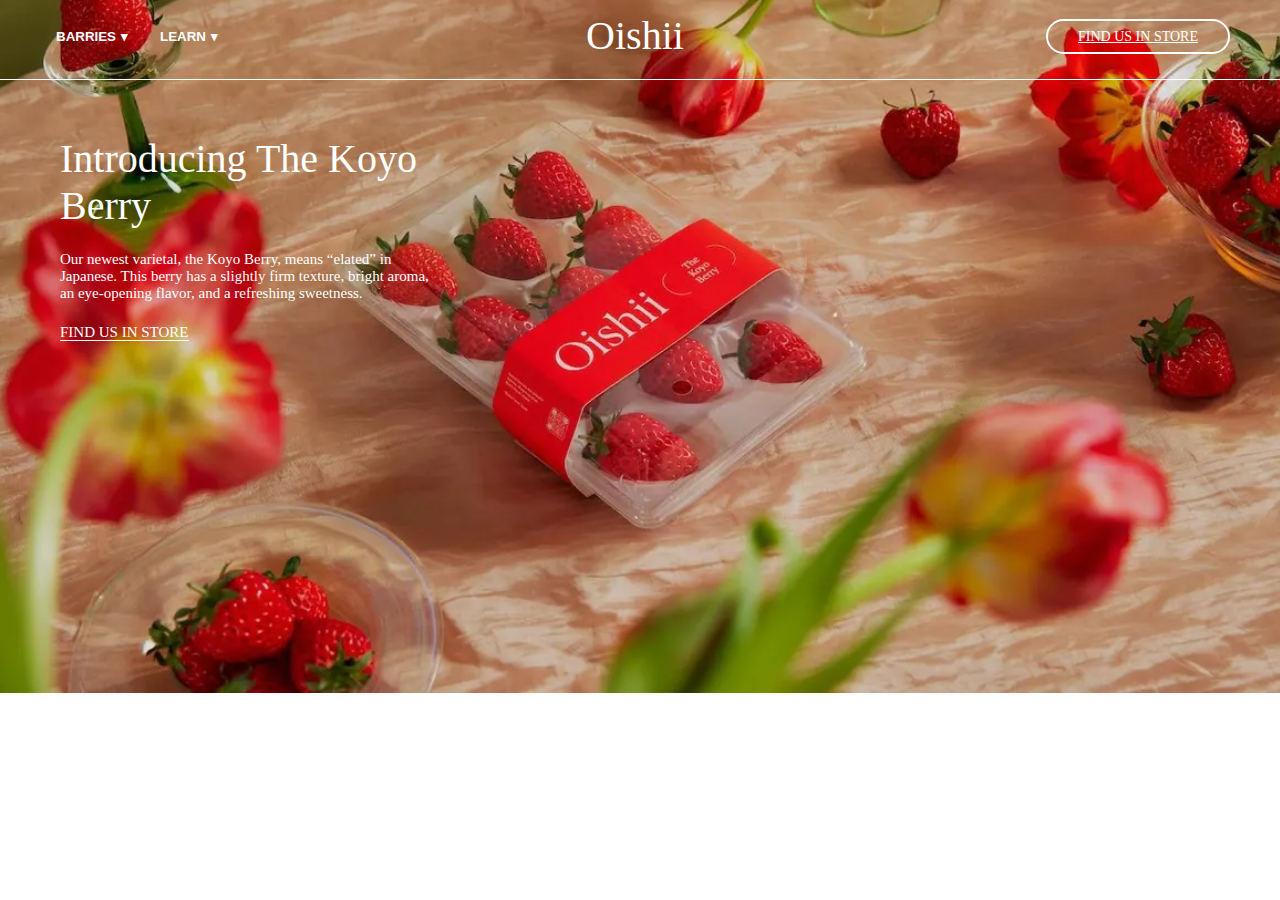
==== templates/index.html @ 473fd54a "ready-made header and the beginning of the main page" ====
<!DOCTYPE html>
<html>
<head>
    <meta charset="UTF-8">
    <title>My Website</title>
    <link rel="stylesheet" type="text/css" href="css/style.css">
</head>
<body>
<div class="header">
<header>
    <div class="nav">
        <div class="dropdown">
            <button>BARRIES</button>
            <div class="dropdown-content">
                <ul>
                    <li><a href="#">The Omakase Berry</a></li>
                    <li><a href="#">The Koyo Berry</a></li>
                </ul>
            </div>
        </div>
        <div class="dropdown">
            <button>LEARN</button>
            <div class="dropdown-content">
                <ul>
                    <li><a href="#">Our Farms</a></li>
                    <li><a href="#">Our Story</a></li>
                    <li><a href="#">Recipes</a></li>
                    <li><a href="#">Press</a></li>
                    <li><a href="#">Partnerships</a></li>
                </ul>
            </div>
        </div>
    </div>
    <div class="logo"><a href="https://oishii.com/">Oishii</a></div>
    <div class="nav">
        <div class="dropdown">
            <a href="https://oishii.com/pages/store-locator" class="find-us-button">FIND US IN STORE</a>
        </div>
    </div>
</header>
<div class="introduction">
    Introducing The Koyo<br>Berry
</div>
<div class="description">
    Our newest varietal, the Koyo Berry, means “elated” in<br>Japanese. This berry has a slightly firm texture, bright aroma,<br> an eye-opening flavor, and a refreshing sweetness.
</div>
    <div class="description">
        <a href="https://yourstoreaddress.com" class="find-us">FIND US IN STORE</a>
    </div>
</div>
</body>
</html>
---- templates/css/style.css ----
/* style.css */

header {
    background-color: transparent;
    padding: 12px 20px 20px; /* Змінено значення padding-top на 10px */
    display: flex;
    align-items: center;
    justify-content: space-between;
    border-bottom: 1px solid white;}


.logo {
    font-family: "Founders Grotesk";
    font-size: 40px;
    text-align: center;
    margin-left: 30px;
    color: white;
}

.logo a {
    color: white;
    text-decoration: none;
}

.nav {
    display: flex;
    gap: 10px;
    align-items: center;
}

.nav::before {
    content: "";
    flex-grow: 1;
    border-top: 1px solid white;
    margin-left: 20px;
}

.dropdown {
    position: relative;
}

.dropdown button::after {
    content: '\25BE';
    display: inline-block;
    margin-left: 5px;
    transition: transform 0.3s ease;
}

.dropdown:hover button::after {
    transform: rotate(-180deg);
}

.dropdown button {
    background-color: transparent;
    border: none;
    color: white;
    font-weight: bold;
    transition: background-color 0.3s ease, color 0.3s ease;
    text-align: center; /* Додано стиль для вирівнювання по центру */
}

.dropdown-content {
    display: none;
    position: absolute;
    left: 0;
    background-color: white;
    min-width: 140px;
    box-shadow: 0px 8px 16px 0px rgba(0, 0, 0, 0.2);
    z-index: 1;
    opacity: 0;
    transition: opacity 0.3s ease;
    font-size: 18px;
    margin-top: 5px;
}


.dropdown:hover .dropdown-content {
    display: block;
    opacity: 1;
    transform: translateY(0);
}

.dropdown-content ul {
    list-style-type: none;
    padding: 0;
    margin: 0;
}

.dropdown-content li {
    padding: 10px;
}

.dropdown-content a {
    color: black;
    text-decoration: none;
}


.find-us-button {
    padding: 8px 30px 8px 30px; /* Збільшено відступ справа */
    border-radius: 20px;
    background-color: transparent;
    border: 2px solid white;
    color: white;
    font-size: 14px;
    transition: background-color 0.3s ease, color 0.3s ease;
    margin-right: 30px;
}



.find-us-button:hover {
    background-color: white;
    color: #000;
}


.dropdown button:hover {
    background-color: rgba(255, 255, 255, 0.5);
    color: #000;
}

.dropdown + .dropdown {
    margin-left: 10px;
}

body {
    margin: 0;
    padding: 0;
}

.header {
    height: 77vh;
    font-family: "Founders Grotesk";
    background-image: url('../rsb.png');
    background-repeat: no-repeat;
    background-size: cover;
}


.introduction {
    padding: 55px 60px 20px;
    font-family: "Tiempos Headline";
    font-size: 40px;
    color: white;
    word-break: break-word;
}

.description {
    width: 400px;
    padding: 2px 60px 20px;
    color: white;
    font-family: "Founders Grotesk";
    font-size: 15px;
}

.find-us {
    color: white;
    text-decoration: none;
    border-bottom: 1px solid white;

}
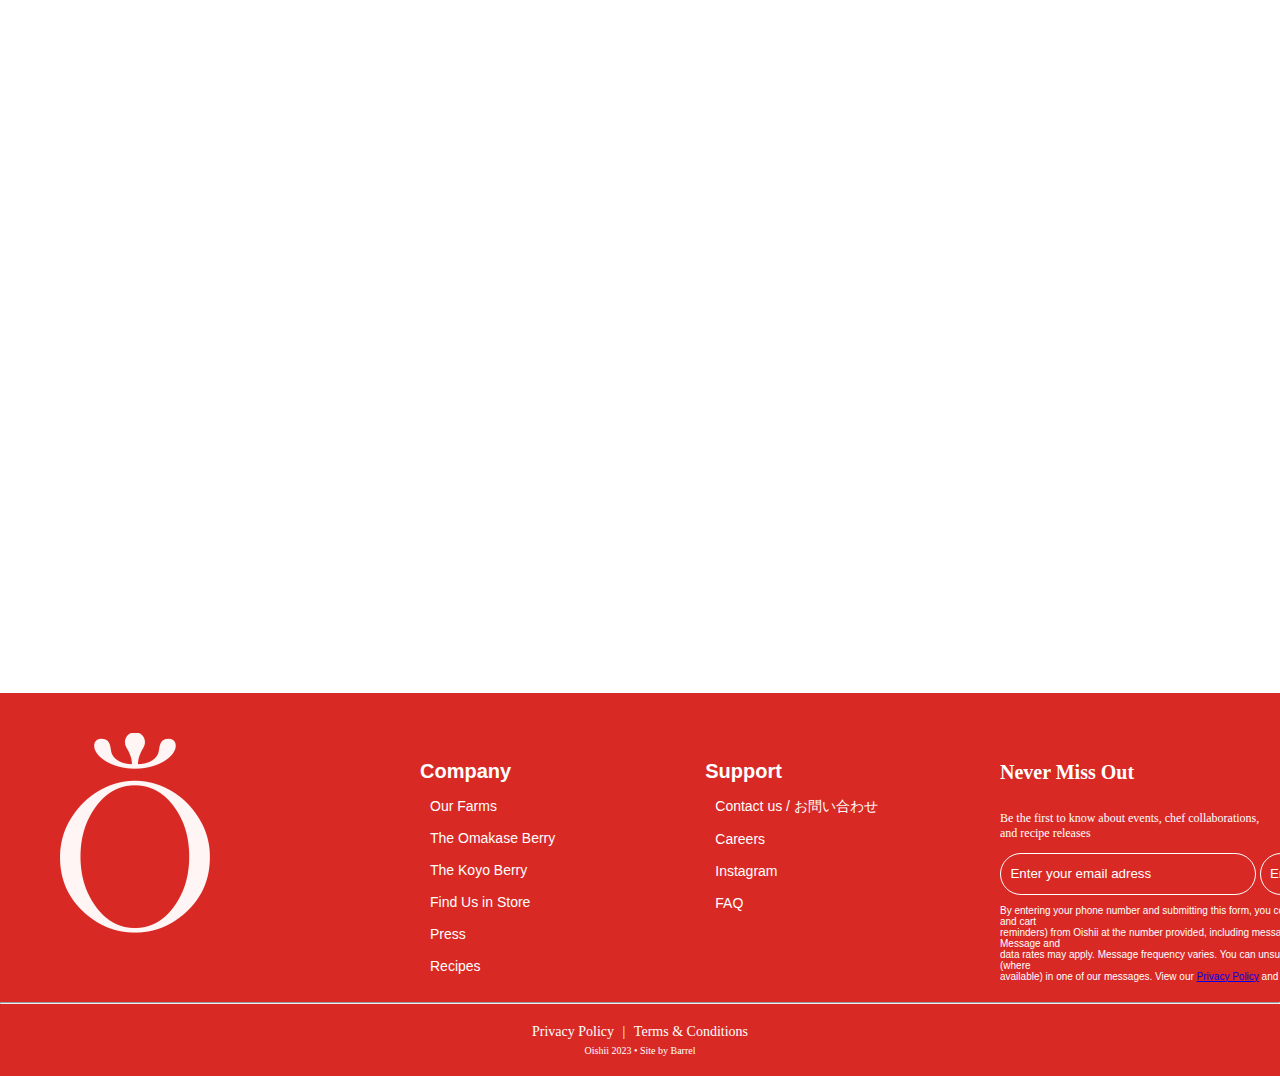
==== commit 80539c05: "create footer" ====
--- a/templates/index.html
+++ b/templates/index.html
@@ -2,7 +2,7 @@
 <html>
 <head>
     <meta charset="UTF-8">
-    <title>My Website</title>
+    <title>Oishii</title>
     <link rel="stylesheet" type="text/css" href="css/style.css">
 </head>
 <body>
@@ -48,5 +48,55 @@
         <a href="https://yourstoreaddress.com" class="find-us">FIND US IN STORE</a>
     </div>
 </div>
+<footer>
+    <div class="footer-container">
+        <div class="footer-image">
+            <img src="images/Screen_Shot_2022-03-14_at_3.47_2_1600x.png" alt="Footer Image">
+        </div>
+        <div class="footer-column">
+            <h4>Company</h4>
+            <ul>
+                <li><a href="#">Our Farms</a></li>
+                <li><a href="#">The Omakase Berry</a></li>
+                <li><a href="#">The Koyo Berry</a></li>
+                <li><a href="#">Find Us in Store</a></li>
+                <li><a href="#">Press</a></li>
+                <li><a href="#">Recipes</a></li>
+            </ul>
+        </div>
+        <div class="footer-column">
+            <h4>Support</h4>
+            <ul>
+                <li><a href="#">Contact us / お問い合わせ</a></li>
+                <li><a href="#">Careers</a></li>
+                <li><a href="#">Instagram</a></li>
+                <li><a href="#">FAQ</a></li>
+            </ul>
+        </div>
+    </div>
+    <div class="footer-column1">
+        <h4 class="footer-h41">Never Miss Out</h4>
+        <p class="footer-p1">Be the first to know about events, chef collaborations,<br> and recipe releases</p>
+        <input type="text" class="footer-input" placeholder="  Enter your email adress">
+        <input type="text" class="footer-input" placeholder="  Enter your phone number">
+        <a href="https://yourstoreaddress.com" class="sign-up">SIGN UP</a>
+        <p class="disclaimer">
+            By entering your phone number and submitting this form, you consent to receive marketing text messages (such as promotion codes and cart<br> reminders) from Oishii at the number provided, including messages sent by autodialer. Consent is not a condition of any purchase. Message and<br> data rates may apply. Message frequency varies. You can unsubscribe at any time by replying STOP or clicking the unsubscribe link (where<br> available) in one of our messages. View our <a href="#">Privacy Policy</a> and <a href="#">Terms of Service</a>.
+        </p>
+    </div>
+
+    <hr style="background-color: white; margin: 20px 0;">
+    <div class="footer-bottom">
+        <div class="footer-links">
+            <a href="#">Privacy Policy</a>
+            <span class="divider">|</span>
+            <a href="#">Terms & Conditions</a>
+        </div>
+        <div class="footer-info">
+            <p class="centered-text">Oishii 2023 • Site by Barrel</p>
+        </div>
+    </div>
+</footer>
+
 </body>
 </html>
--- a/templates/css/style.css
+++ b/templates/css/style.css
@@ -1,13 +1,16 @@
-/* style.css */
-
 header {
     background-color: transparent;
-    padding: 12px 20px 20px; /* Змінено значення padding-top на 10px */
+    padding: 10px 20px 20px;
     display: flex;
     align-items: center;
     justify-content: space-between;
-    border-bottom: 1px solid white;}
-
+    border-bottom: 1px solid white;
+    position: fixed;
+    top: 0;
+    left: 0;
+    width: 100%;
+    z-index: 9999;
+}
 
 .logo {
     font-family: "Founders Grotesk";
@@ -56,7 +59,7 @@
     color: white;
     font-weight: bold;
     transition: background-color 0.3s ease, color 0.3s ease;
-    text-align: center; /* Додано стиль для вирівнювання по центру */
+    text-align: center;
 }
 
 .dropdown-content {
@@ -73,7 +76,6 @@
     margin-top: 5px;
 }
 
-
 .dropdown:hover .dropdown-content {
     display: block;
     opacity: 1;
@@ -95,9 +97,8 @@
     text-decoration: none;
 }
 
-
 .find-us-button {
-    padding: 8px 30px 8px 30px; /* Збільшено відступ справа */
+    padding: 8px 30px;
     border-radius: 20px;
     background-color: transparent;
     border: 2px solid white;
@@ -107,14 +108,11 @@
     margin-right: 30px;
 }
 
-
-
 .find-us-button:hover {
     background-color: white;
     color: #000;
 }
 
-
 .dropdown button:hover {
     background-color: rgba(255, 255, 255, 0.5);
     color: #000;
@@ -132,14 +130,13 @@
 .header {
     height: 77vh;
     font-family: "Founders Grotesk";
-    background-image: url('../rsb.png');
+    background-image: url('../images/rsb.png');
     background-repeat: no-repeat;
     background-size: cover;
 }
 
-
 .introduction {
-    padding: 55px 60px 20px;
+    padding: 150px 60px 20px;
     font-family: "Tiempos Headline";
     font-size: 40px;
     color: white;
@@ -158,5 +155,180 @@
     color: white;
     text-decoration: none;
     border-bottom: 1px solid white;
-
-}
+}
+
+footer {
+    background-color: #d92924;
+    color: #fff;
+    padding: 70px 0 0;
+    font-size: 14px;
+}
+
+.footer-container {
+    display: flex;
+    max-width: 1200px;
+    margin-left: 100px;
+    align-items: flex-start;
+    margin-top: -30px;
+}
+
+
+.footer-image {
+    margin-right: 200px;
+    margin-left: -50px;
+    flex-shrink: 0;
+    padding: 0 10px 0;
+}
+
+.footer-image img {
+    max-width: 150px;
+    height: auto;
+}
+
+.footer-column {
+    margin-right: 150px;
+}
+
+.footer-column h4 {
+    font-size: 20px;
+    font-family: "Founders Grotesk", sans-serif;
+    margin-bottom: 15px;
+}
+
+.footer-column ul {
+    list-style: none;
+    margin: 0;
+    padding: 0;
+}
+
+.footer-column ul li {
+    margin-bottom: 15px;
+    padding-left: 10px;
+}
+
+
+.footer-column ul li a {
+    font-size: 14px;
+    font-family: "Founders Grotesk", sans-serif;
+    color: #fff;
+    text-decoration: none;
+    transition: color 0.3s ease;
+}
+
+.footer-column ul li a:hover {
+    color: #888;
+}
+
+
+h4 {
+    font-size: 20px;
+    font-weight: bold;
+}
+
+ul {
+    list-style: none;
+    margin: 0;
+    padding: 0;
+}
+
+ul li {
+    margin-bottom: 10px;
+}
+
+ul li a {
+    color: #fff;
+    text-decoration: none;
+    transition: color 0.3s ease;
+}
+
+ul li a:hover {
+    color: #888;
+}
+.footer-bottom {
+    background-color: #d92924;
+    text-align: center;
+    height: auto;
+    font-size: 14px;
+    color: #fff;
+}
+
+.footer-bottom .footer-info {
+    font-size: 10px;
+    display: flex;
+    justify-content: center;
+    align-items: center;
+}
+
+.footer-bottom .footer-info p {
+    margin: 0;
+}
+
+.footer-bottom .footer-info p span {
+    padding: 0 10px;
+}
+
+.footer-bottom .footer-info p span:last-child {
+    margin-left: auto;
+}
+
+
+
+.footer-bottom .footer-links {
+    text-align: center;
+    margin-bottom: 5px;
+}
+
+.footer-bottom .footer-links a {
+    color: #fff;
+    text-decoration: none;
+    margin: 0 5px;
+    transition: color 0.3s ease;
+}
+
+.footer-bottom .footer-links a:hover {
+    color: #888;
+}
+
+
+.footer-bottom .centered-text {
+    text-align: center;
+    flex-grow: 1;
+    padding-bottom: 20px;
+}
+
+.footer-column1 {
+    width: 600px;
+    margin-top: -255px;
+    margin-left: 1000px;
+}
+
+.footer-input {
+    border-radius: 100px;
+    height: 38px;
+    width: 250px;
+    background-color: transparent;
+    border: 1px solid white;
+}
+.footer-input::placeholder {
+    color: white;
+}
+
+.sign-up {
+    color: white;
+    text-decoration: none;
+    border-bottom: 2px solid rgba(255, 255, 255, 0.55);
+    margin-left: 20px;
+}
+.disclaimer {
+    font-size: 10px;
+    font-family: Arial, serif;
+}
+.footer-h41 {
+    font-family: Poppins;
+    font-size: 20px;
+}
+
+.footer-p1{
+    font-size: 12px;
+    font-family: Poppins;
+}
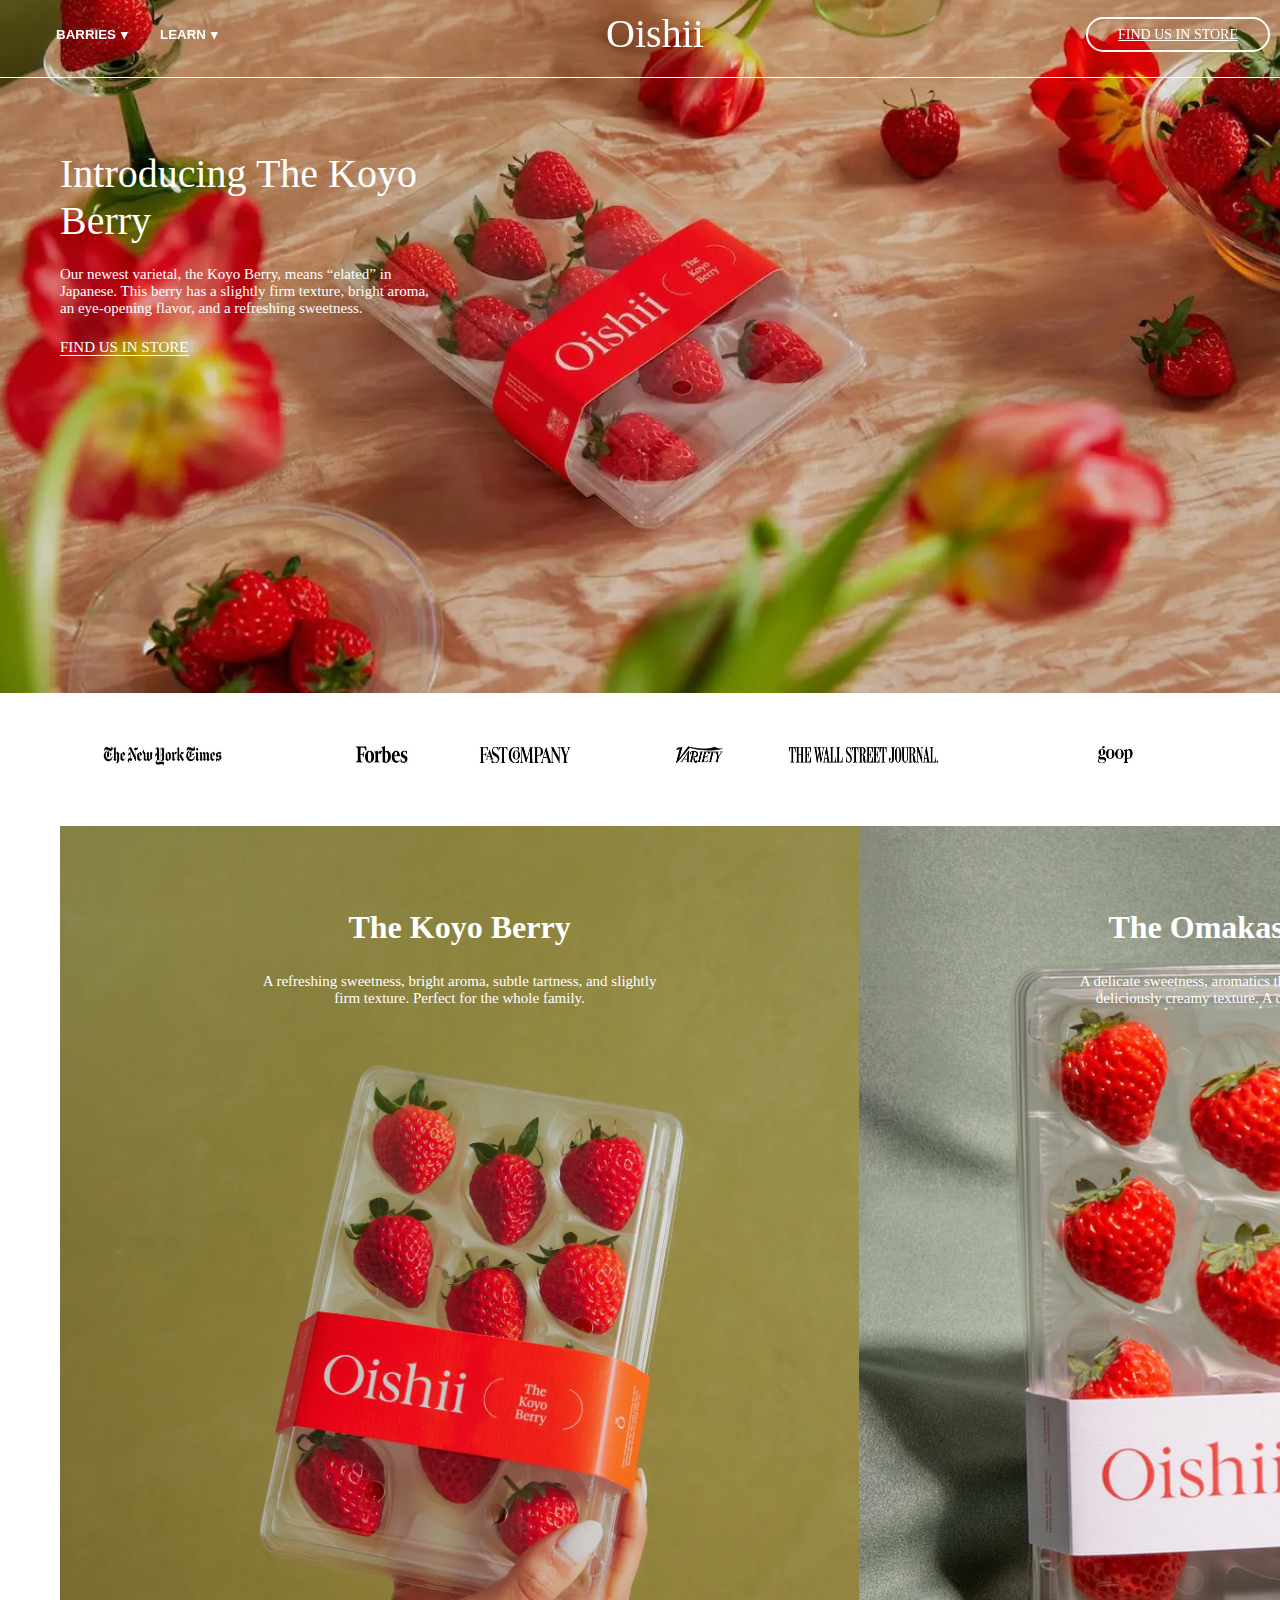
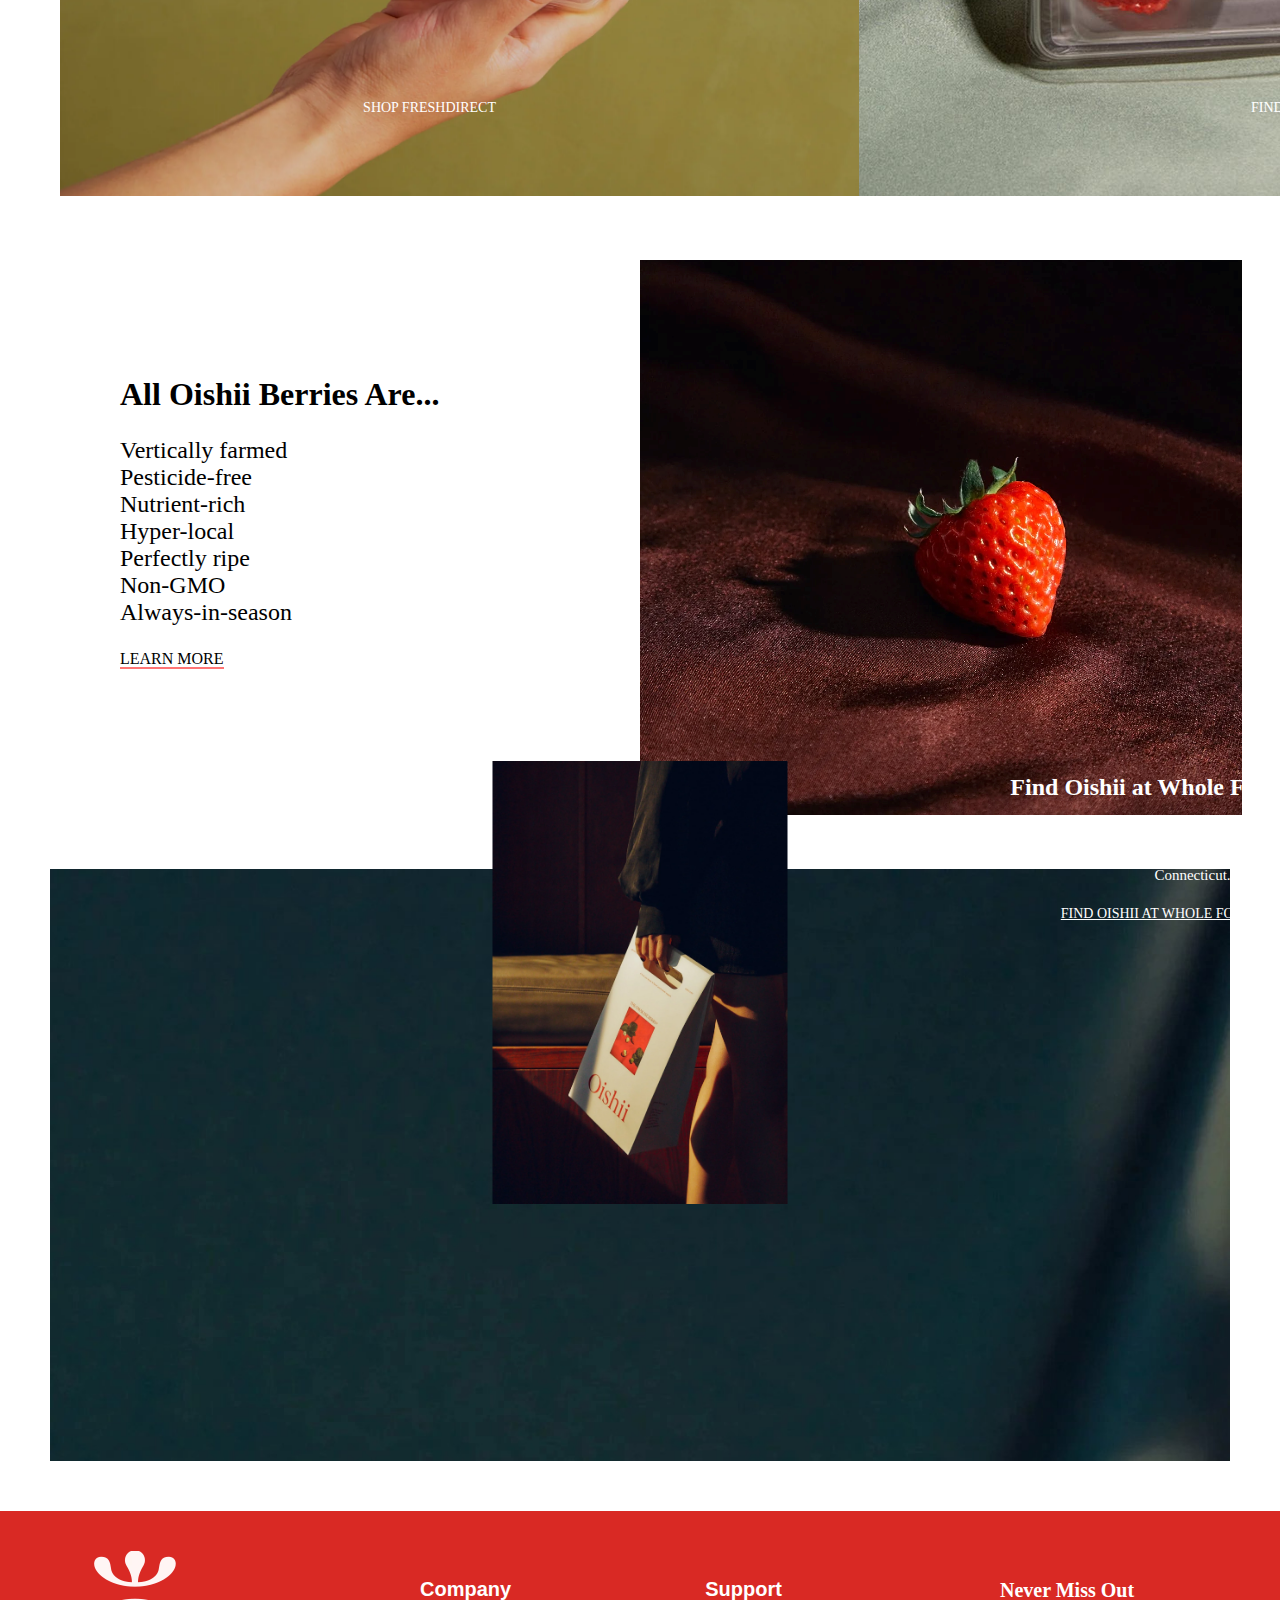
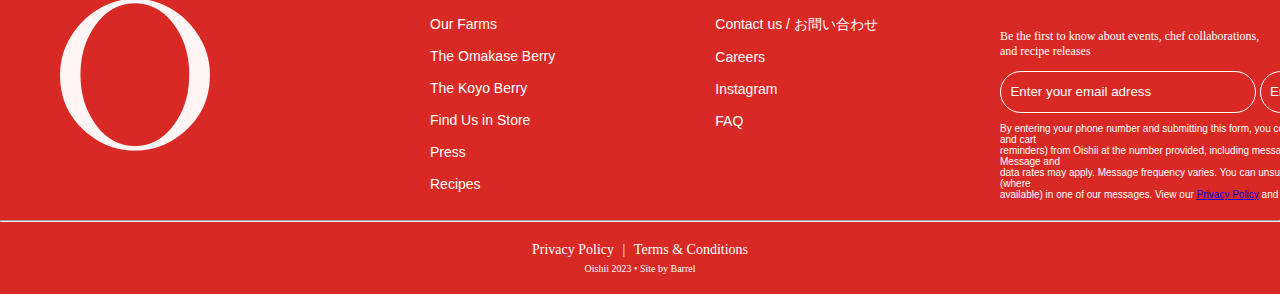
==== commit b249d97e: "made more than half of the site" ====
--- a/templates/index.html
+++ b/templates/index.html
@@ -48,10 +48,76 @@
         <a href="https://yourstoreaddress.com" class="find-us">FIND US IN STORE</a>
     </div>
 </div>
+<div class="image-row">
+    <a href="#" class="image1">
+        <img src="../templates/images/logo/nyt_2160x.jpg" alt="Image 1">
+    </a>
+    <a href="#" class="image2">
+        <img src="../templates/images/logo/forbes_2160x.jpg" alt="Image 2">
+    </a>
+    <a href="#" class="image3">
+        <img src="../templates/images/logo/fast_2160x.jpg" alt="Image 3">
+    </a>
+    <a href="#" class="image4">
+        <img src="../templates/images/logo/variety_2160x.jpg" alt="Image 4">
+    </a>
+    <a href="#" class="image5">
+        <img src="../templates/images/logo/The_Wall_Street_Journal_logo_wordmark-700x84_2160x.jpg" alt="Image 5">
+    </a>
+    <a href="#" class="image6">
+        <img src="../templates/images/logo/goop_2160x.jpg" alt="Image 5">
+    </a>
+</div>
+
+<div class="image-container">
+    <div class="image-wrapper">
+        <img src="images/strawberry/image2.png" alt="The Koyo Berry">
+        <div class="image-caption">
+            <h2 class="headline">The Koyo Berry</h2>
+            <p class="subtext">A refreshing sweetness, bright aroma, subtle tartness, and slightly firm texture. Perfect for the whole family.</p>
+        </div>
+        <div class="shop-link1">
+            <a href="https://www.freshdirect.com">SHOP FRESHDIRECT</a>
+        </div>
+    </div>
+    <div class="image-wrapper">
+        <img src="images/strawberry/image1.jpg" alt="Image 2">
+        <div class="image-caption">
+            <h2 class="headline">The Omakase Berry</h2>
+            <p class="subtext">A delicate sweetness, aromatics that fill the room, and a deliciously creamy texture. A chef's favorite berry.</p>
+        </div>
+        <div class="shop-link2">
+            <a href="https://www.freshdirect.com">FIND A STORE</a>
+        </div>
+    </div>
+</div>
+<div class="image-container2">
+    <div class="text-container">
+        <h2>All Oishii Berries Are...</h2>
+        <p>Vertically farmed<br>Pesticide-free<br>Nutrient-rich<br>Hyper-local<br>Perfectly ripe<br>Non-GMO<br>Always-in-season</p>
+        <a class="a3" href="#">LEARN MORE</a>
+    </div>
+    <div class="image-wrapper2">
+        <img src="images/strawberry/strb3.png" alt="image3">
+    </div>
+</div>
+
+<div class="image-container3">
+    <img src="../templates/images/fonts/oishii.jpg" alt="Background Image">
+    <div class="overlay-image3">
+        <img src="../templates/images/strawberry/package-oishii.png" alt="Overlay Image">
+        <div class="overlay-content3">
+            <h2>Find Oishii at Whole Foods Market</h2>
+            <p>Oishii and Whole Foods have partnered to bring<br> the Omakase Berry to locations<br> throughout New York City, New Jersey, and<br> Connecticut.</p>
+            <a href="#">FIND OISHII AT WHOLE FOODS MARKET</a>
+        </div>
+    </div>
+</div>
+
 <footer>
     <div class="footer-container">
         <div class="footer-image">
-            <img src="images/Screen_Shot_2022-03-14_at_3.47_2_1600x.png" alt="Footer Image">
+            <img src="images/strawberry/logo-oishii.png" alt="Footer Image">
         </div>
         <div class="footer-column">
             <h4>Company</h4>
@@ -84,7 +150,6 @@
             By entering your phone number and submitting this form, you consent to receive marketing text messages (such as promotion codes and cart<br> reminders) from Oishii at the number provided, including messages sent by autodialer. Consent is not a condition of any purchase. Message and<br> data rates may apply. Message frequency varies. You can unsubscribe at any time by replying STOP or clicking the unsubscribe link (where<br> available) in one of our messages. View our <a href="#">Privacy Policy</a> and <a href="#">Terms of Service</a>.
         </p>
     </div>
-
     <hr style="background-color: white; margin: 20px 0;">
     <div class="footer-bottom">
         <div class="footer-links">
--- a/templates/css/style.css
+++ b/templates/css/style.css
@@ -125,12 +125,13 @@
 body {
     margin: 0;
     padding: 0;
+    height: auto;
 }
 
 .header {
     height: 77vh;
     font-family: "Founders Grotesk";
-    background-image: url('../images/rsb.png');
+    background-image: url('../images/strawberry/strb.png');
     background-repeat: no-repeat;
     background-size: cover;
 }
@@ -332,3 +333,172 @@
     font-size: 12px;
     font-family: Poppins;
 }
+
+.image-container {
+    display: flex;
+    justify-content: space-between;
+    margin: 60px;
+}
+
+.image-container img {
+    width: auto;
+    height: 970px;
+}
+
+.image-wrapper {
+    position: relative;
+}
+
+.image-caption {
+    position: absolute;
+    top: 50%;
+    left: 50%;
+    transform: translate(-50%, -50%);
+    margin-top: -360px;
+    color: white;
+}
+
+.headline {
+    font-family: Tiempos Headline;
+    font-size: 32px;
+    text-align: center;
+}
+
+.subtext {
+    font-family: "Founders Grotesk";
+    font-size: 15px;
+    text-align: center;
+}
+
+.shop-link1 a {
+    left: 50%;
+    transform: translateX(-50%);
+    margin-top: -100px;
+    margin-left: -30px;
+    position: absolute;
+    text-align: center;
+    color: white;
+    text-decoration: none;
+    font-size: 14px;
+    font-family: Founders Grotesk;
+}
+
+.shop-link2 a {
+    left: 50%;
+    transform: translateX(-50%);
+    margin-left: 50px;
+    margin-top: -100px;
+    position: absolute;
+    text-align: center;
+    text-decoration: none;
+    color: white;
+    font-family: Founders Grotesk;
+    font-size: 14px;
+}
+
+.image-row {
+    display: flex;
+    justify-content: space-between;
+    margin: 50px 100px 0 100px;
+}
+
+.image-row a {
+    display: inline-block;
+    width: auto;
+    height: auto;
+}
+
+.image-row img {
+    width: 50%;
+    height: 100%;
+}
+
+.image-container2 {
+    display: flex;
+    align-items: flex-start;
+    margin-top: 20px;
+}
+
+.text-container {
+    flex-grow: 1;
+    padding-left: 20px;
+    text-align: left;
+    margin-left: 100px;
+    margin-top: 90px;
+    font-family: Tiempos Headline;
+}
+
+.text-container h2 {
+    font-size: 32px;
+    margin-bottom: 10px;
+}
+
+.text-container p {
+    font-size: 24px;
+}
+
+
+.image-wrapper2 {
+    width: 50%;
+    margin-left: 20px
+}
+
+.image-wrapper2 img {
+    width: 94%;
+    height: auto;
+}
+
+.a3 {
+    text-decoration: none;
+    color: black;
+    border-bottom: 2px solid rgba(255, 1, 1, 0.55);
+}
+
+.image-container3 {
+    position: relative;
+    margin: 50px 50px 50px 50px
+}
+
+.image-container3 img {
+    display: block;
+    width: 100%;
+    height: auto;
+}
+
+.overlay-image3 {
+    position: absolute;
+    margin-top: -600px;
+    left: 50%;
+    transform: translate(-50%, -50%);
+    max-width: 25%;
+    max-height: 200px;
+}
+
+.overlay-content3 {
+    margin-bottom: 50px;
+}
+.overlay-content3 h2 {
+    font-family: "Tiempos Headline";
+    font-size: 24px;
+    margin-bottom: 10px;
+}
+
+.overlay-content3 p {
+    font-family: "Founders Grotesk";
+    font-size: 15px;
+    margin-bottom: 20px;
+}
+
+.overlay-content3 a {
+    font-family: "Founders Grotesk";
+    font-size: 14px;
+    color: white;
+}
+.overlay-content3 {
+    margin-top: -450px;
+    margin-left: 400px;
+    height: 200px;
+    width: 600px;
+    text-align: center;
+    color: white;
+}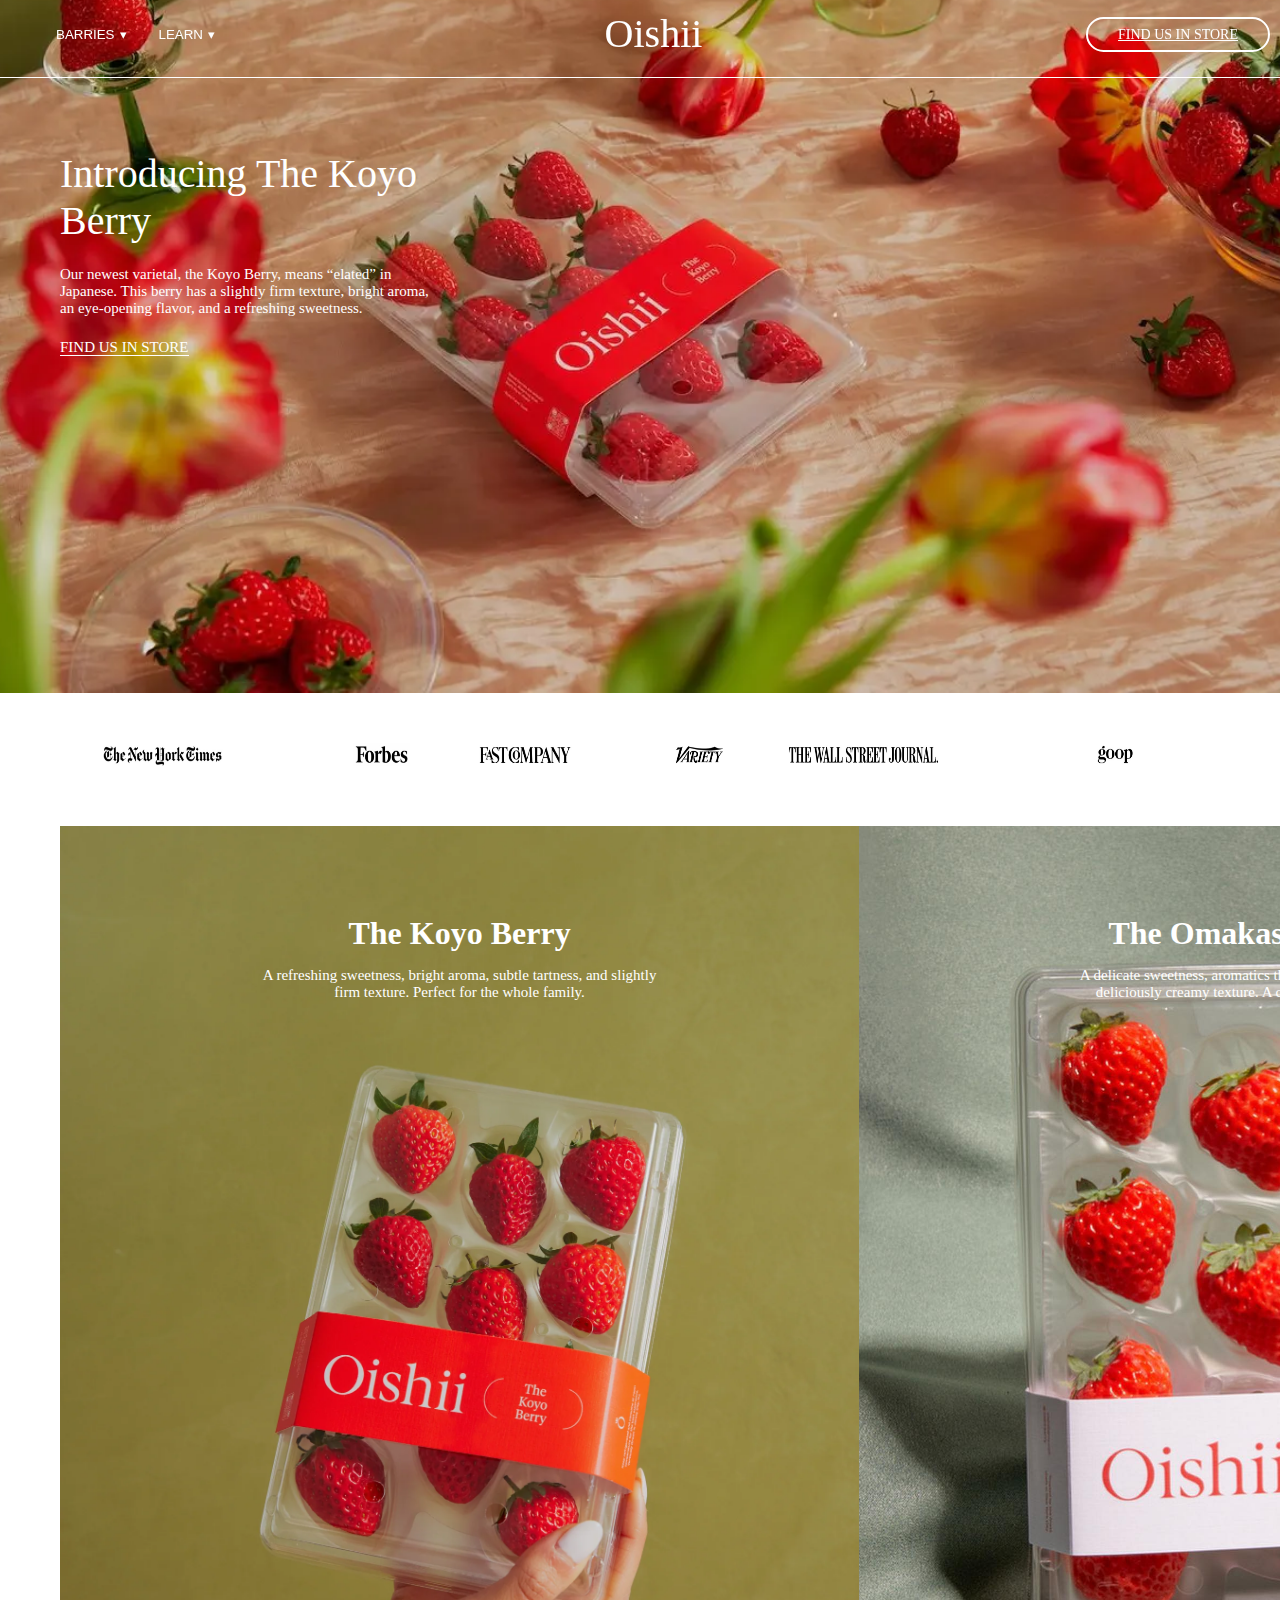
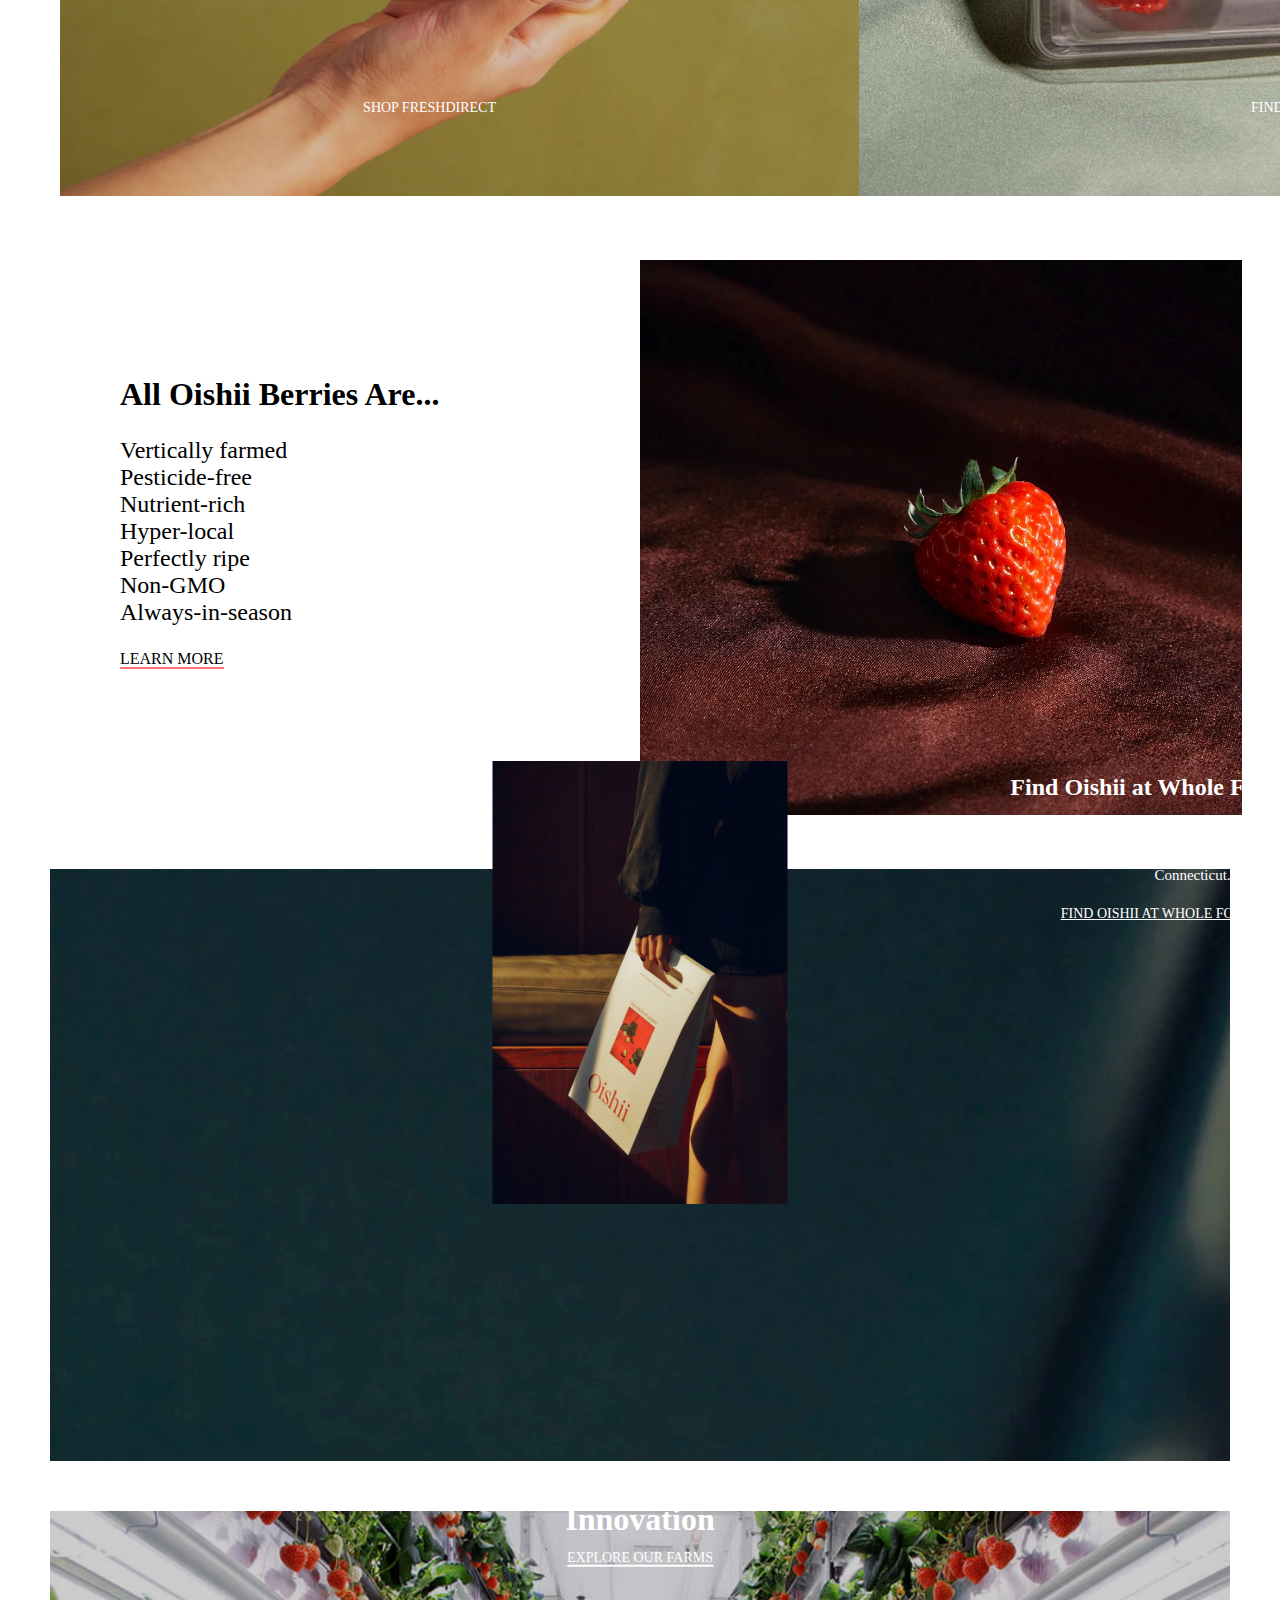
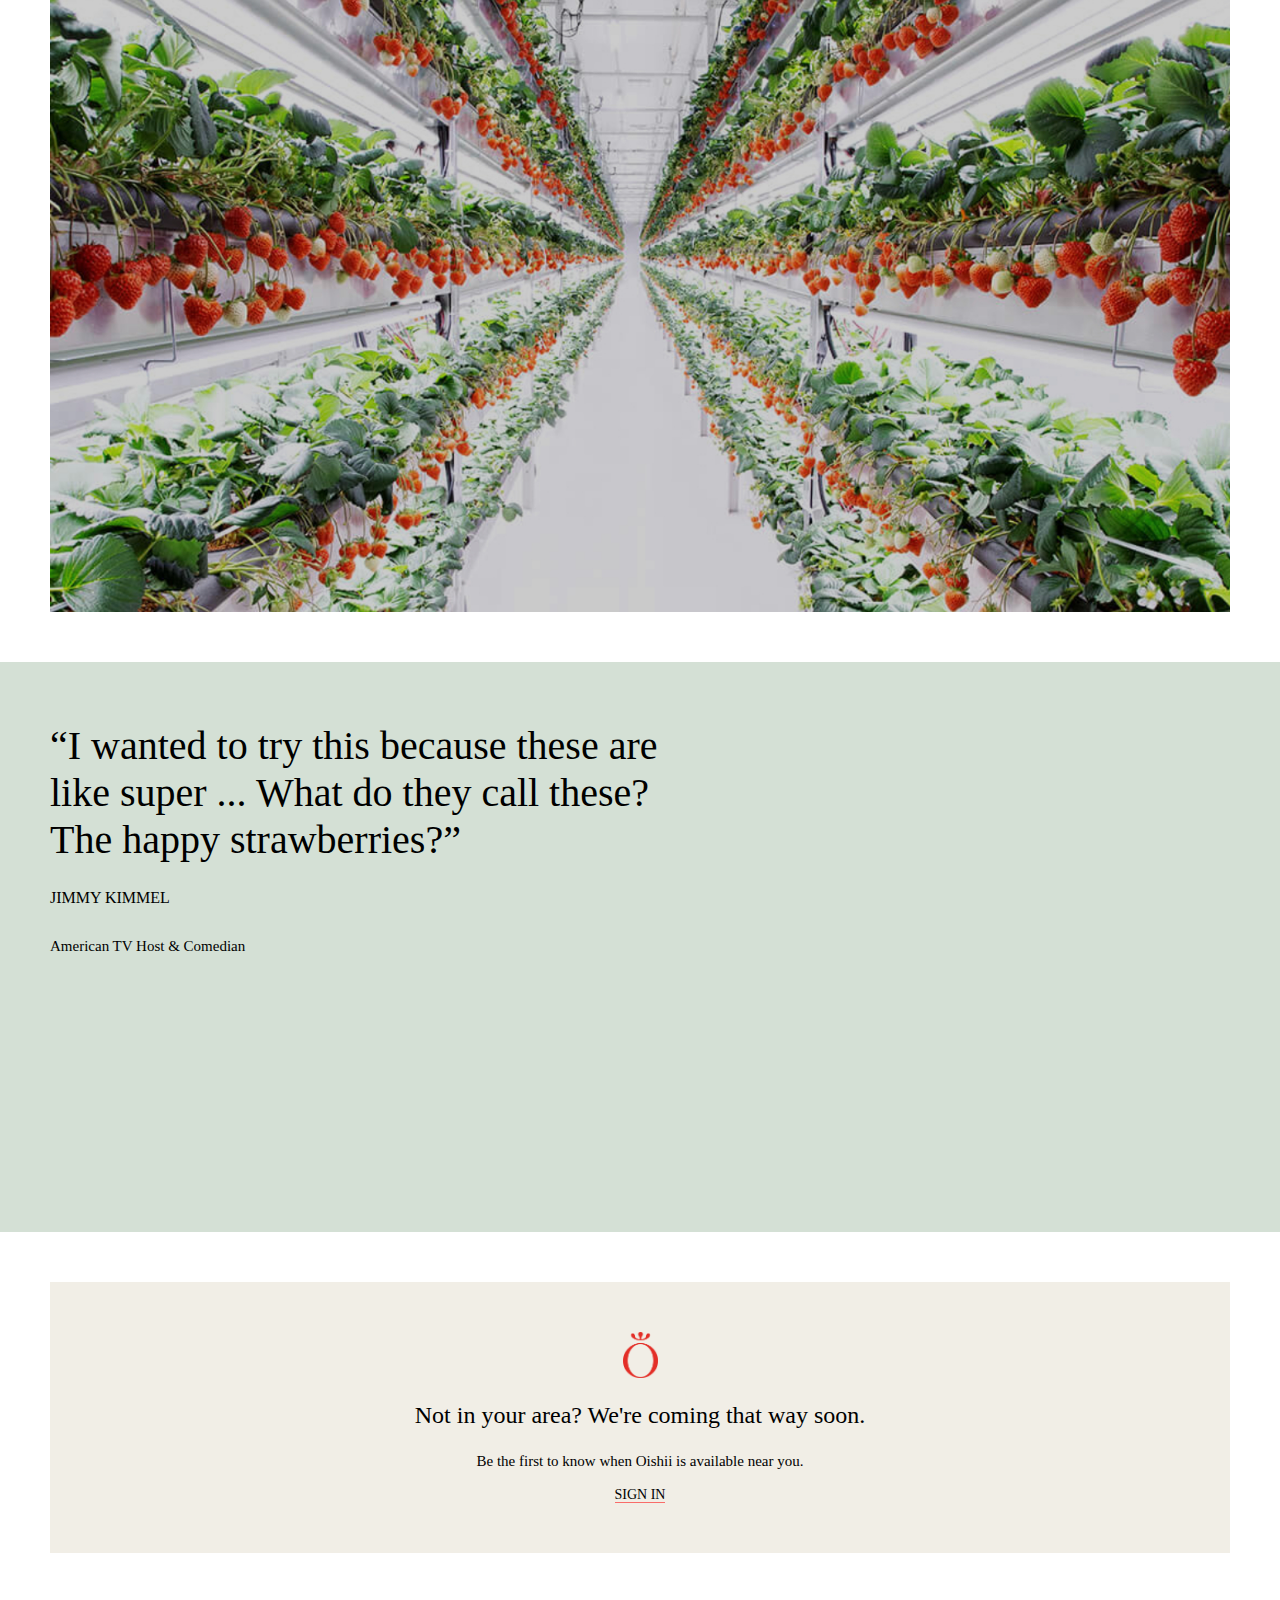
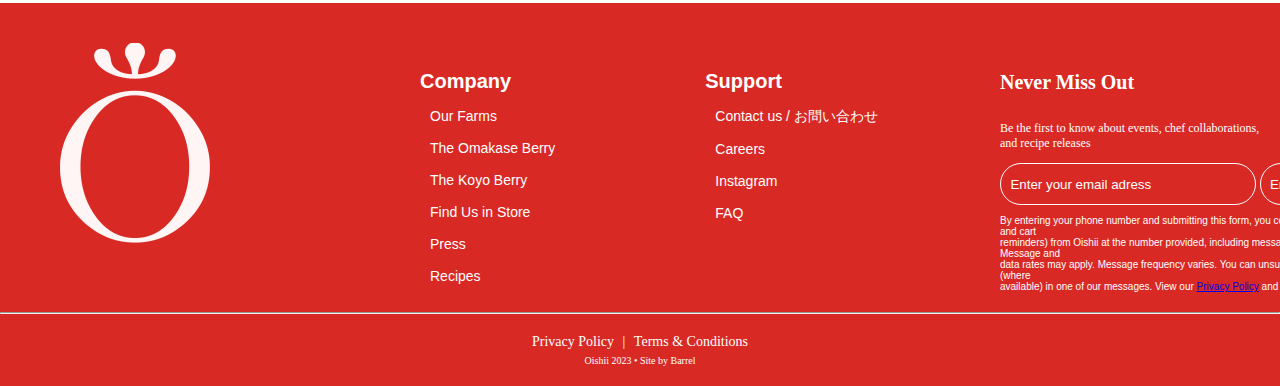
==== commit ec204f14: "ready main page" ====
--- a/templates/index.html
+++ b/templates/index.html
@@ -113,6 +113,28 @@
         </div>
     </div>
 </div>
+<div class="image-container3">
+    <img src="../templates/images/strawberry/Oishii-strawberry-vertical-farm.jpg" alt="Background Image">
+    <div class="image-caption">
+        <h2>Rooted in<br>Innovation</h2>
+        <a href="#">EXPLORE OUR FARMS</a>
+    </div>
+</div>
+
+<div class="colored-div">
+    <p class="p40">“I wanted to try this because these are <br>like super ... What do they call these?<br>The happy strawberries?”</p>
+    <p>JIMMY KIMMEL</p>
+    <p class="p15">American TV Host & Comedian</p>
+</div>
+
+<div class="colored-container">
+    <img src="images/logo/oishii-logo-red.png" alt="Logo">
+    <p class="text-24">Not in your area? We're coming that way soon.</p>
+    <p class="text-15">Be the first to know when Oishii is available near you.</p>
+    <a href="#" class="sign-in-link">SIGN IN</a>
+</div>
+
+
 
 <footer>
     <div class="footer-container">
--- a/templates/css/style.css
+++ b/templates/css/style.css
@@ -57,7 +57,6 @@
     background-color: transparent;
     border: none;
     color: white;
-    font-weight: bold;
     transition: background-color 0.3s ease, color 0.3s ease;
     text-align: center;
 }
@@ -223,7 +222,6 @@
 
 h4 {
     font-size: 20px;
-    font-weight: bold;
 }
 
 ul {
@@ -456,7 +454,7 @@
 
 .image-container3 {
     position: relative;
-    margin: 50px 50px 50px 50px
+    margin: 50px 50px 50px 50px;
 }
 
 .image-container3 img {
@@ -464,6 +462,30 @@
     width: 100%;
     height: auto;
 }
+
+.image-caption {
+    position: absolute;
+    top: 50%;
+    left: 50%;
+    transform: translate(-50%, -50%);
+    text-align: center;
+    color: white;
+}
+
+.image-caption h2 {
+    font-size: 32px;
+    margin-bottom: 10px;
+    font-family: "Tiempos Headline";
+}
+
+.image-caption a {
+    font-size: 14px;
+    color: white;
+    text-decoration: none;
+    font-family: "Founders Grotesk";
+    border-bottom: 2px solid rgb(255, 255, 255);
+}
+
 
 .overlay-image3 {
     position: absolute;
@@ -501,4 +523,67 @@
     width: 600px;
     text-align: center;
     color: white;
-}+}
+
+.colored-div {
+    height: 550px;
+    background-color: #d4e0d5;
+    margin-bottom: 50px;
+    padding-top: 20px;
+    display: flex;
+    flex-direction: column;
+    justify-content: flex-start;
+}
+
+.colored-div h1,
+.colored-div p {
+    margin-left: 50px;
+    font-family: "Founders Grotesk";
+}
+
+.p40 {
+    margin-bottom: 10px;
+    font-family: "Tiempos Headline";
+    font-size: 40px;
+}
+
+.p15 {
+    font-size: 15px;
+}
+
+.colored-container {
+    background-color: #f1eee6;
+    margin: 50px;
+    padding: 50px;
+    text-align: center;
+}
+
+.colored-container img {
+    width: 35px;
+    height: auto;
+}
+
+.text-24 {
+    font-size: 24px;
+    margin-top: 20px;
+    font-family: "Tiempos Headline";
+}
+
+.text-15 {
+    font-size: 15px;
+    margin-top: 10px;
+    font-family: "Founders Grotesk";
+}
+
+.sign-in-link {
+    font-size: 14px;
+    margin-top: 10px;
+    text-decoration: none;
+    color: black;
+    font-family: "Founders Grotesk";
+    border-bottom: 1px solid rgba(255, 1, 1, 0.55);
+}
+
+
+
+
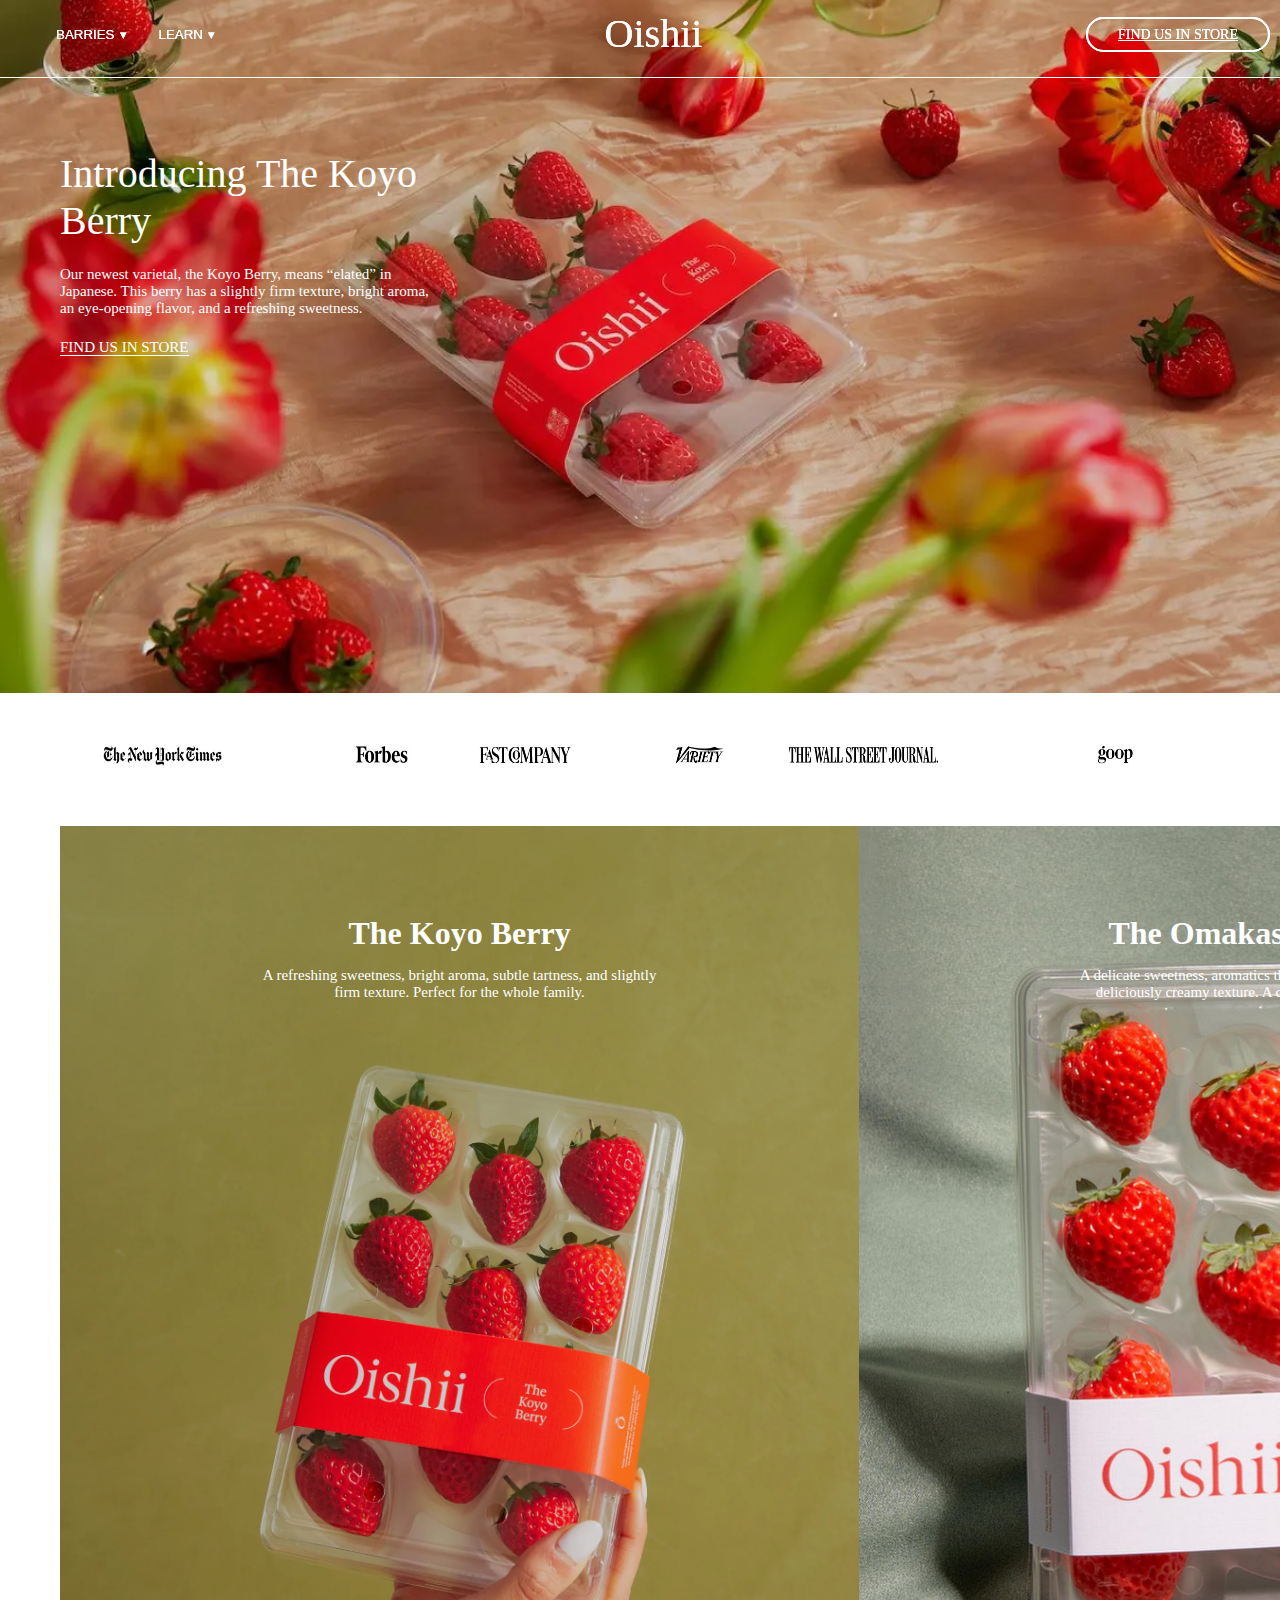
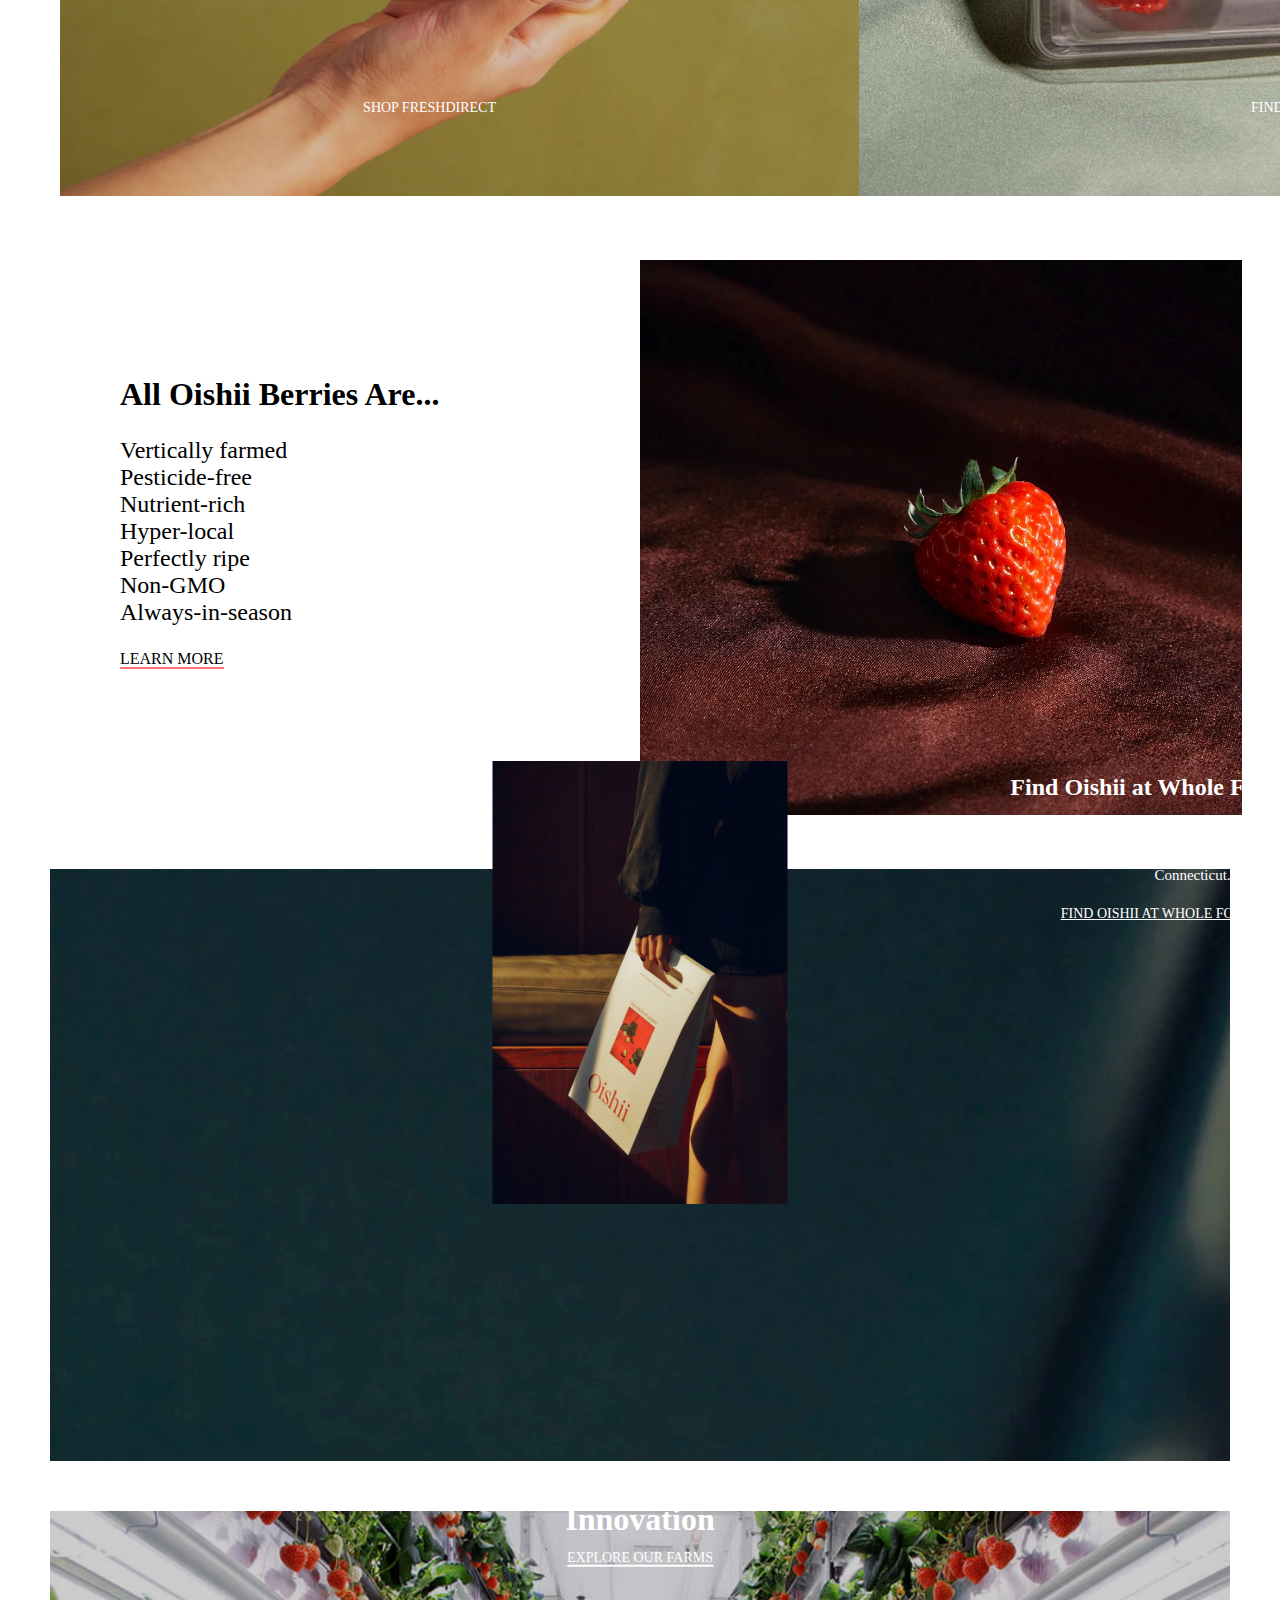
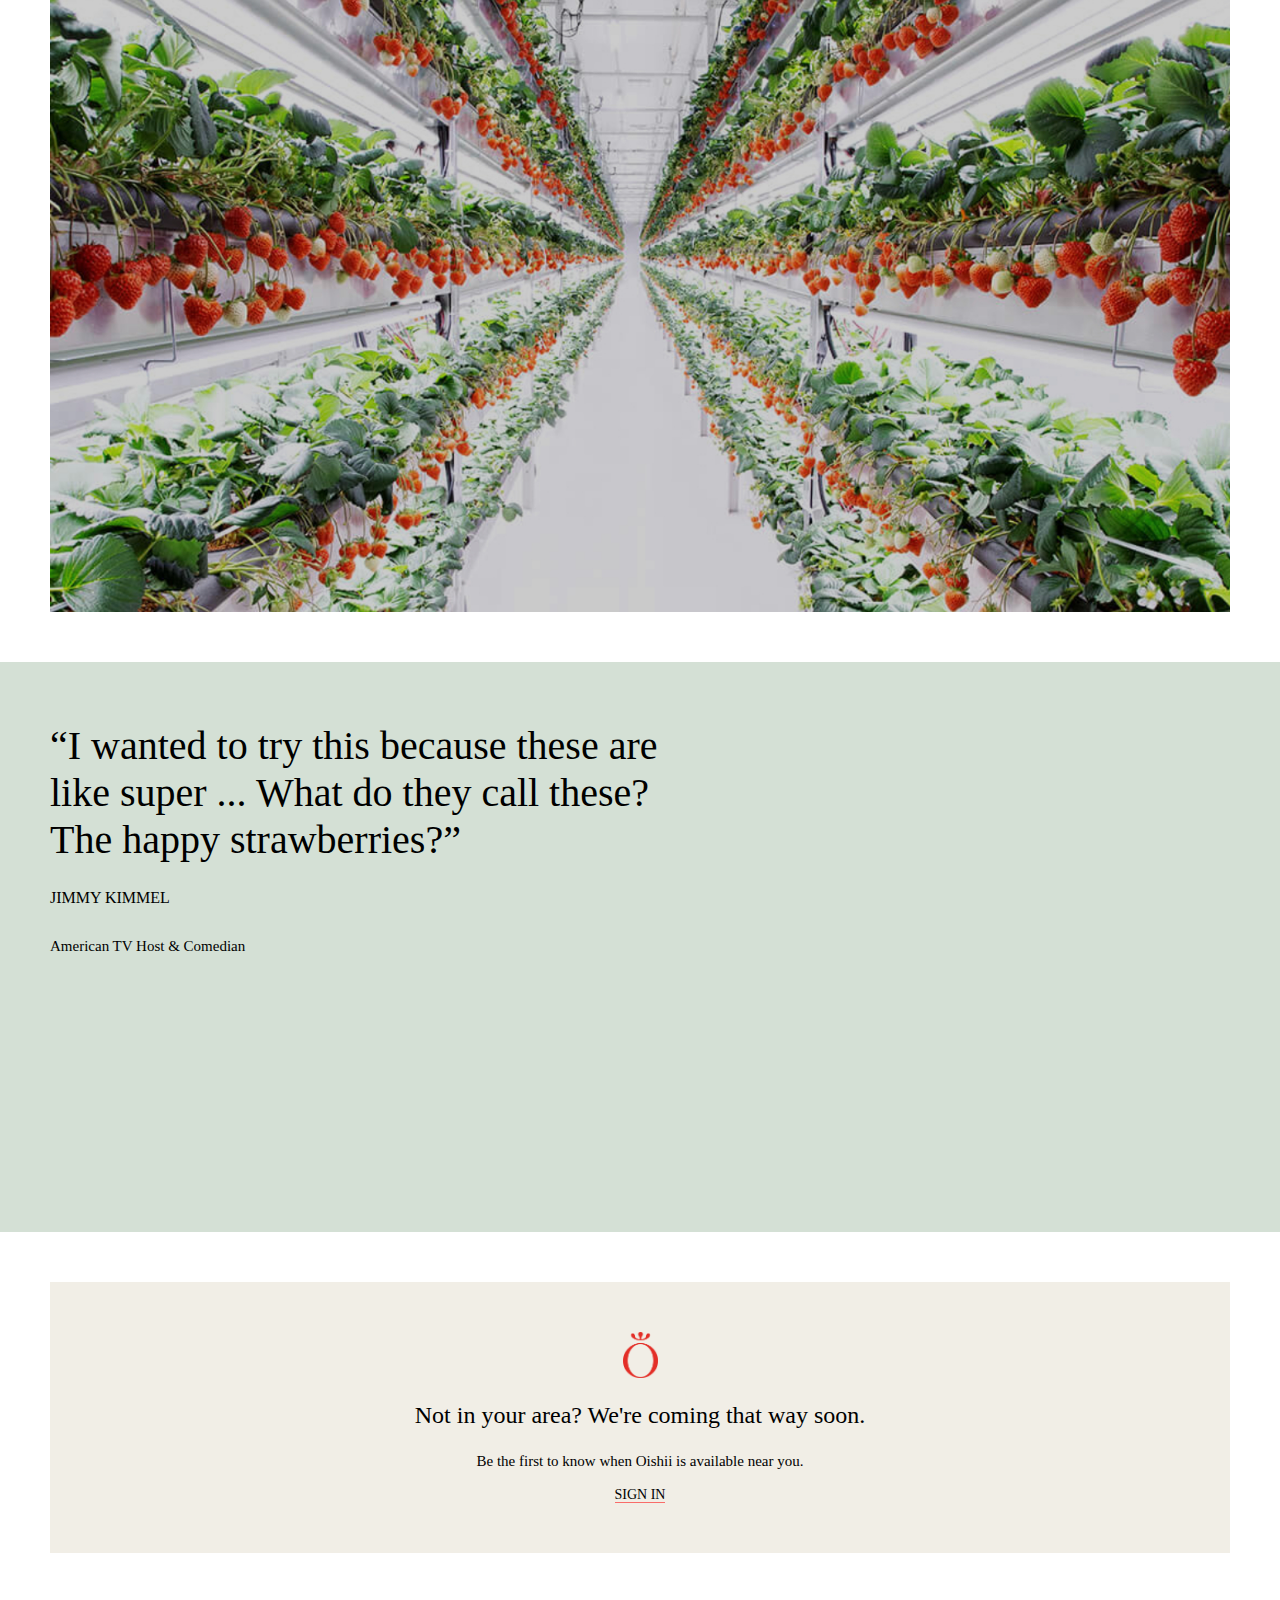
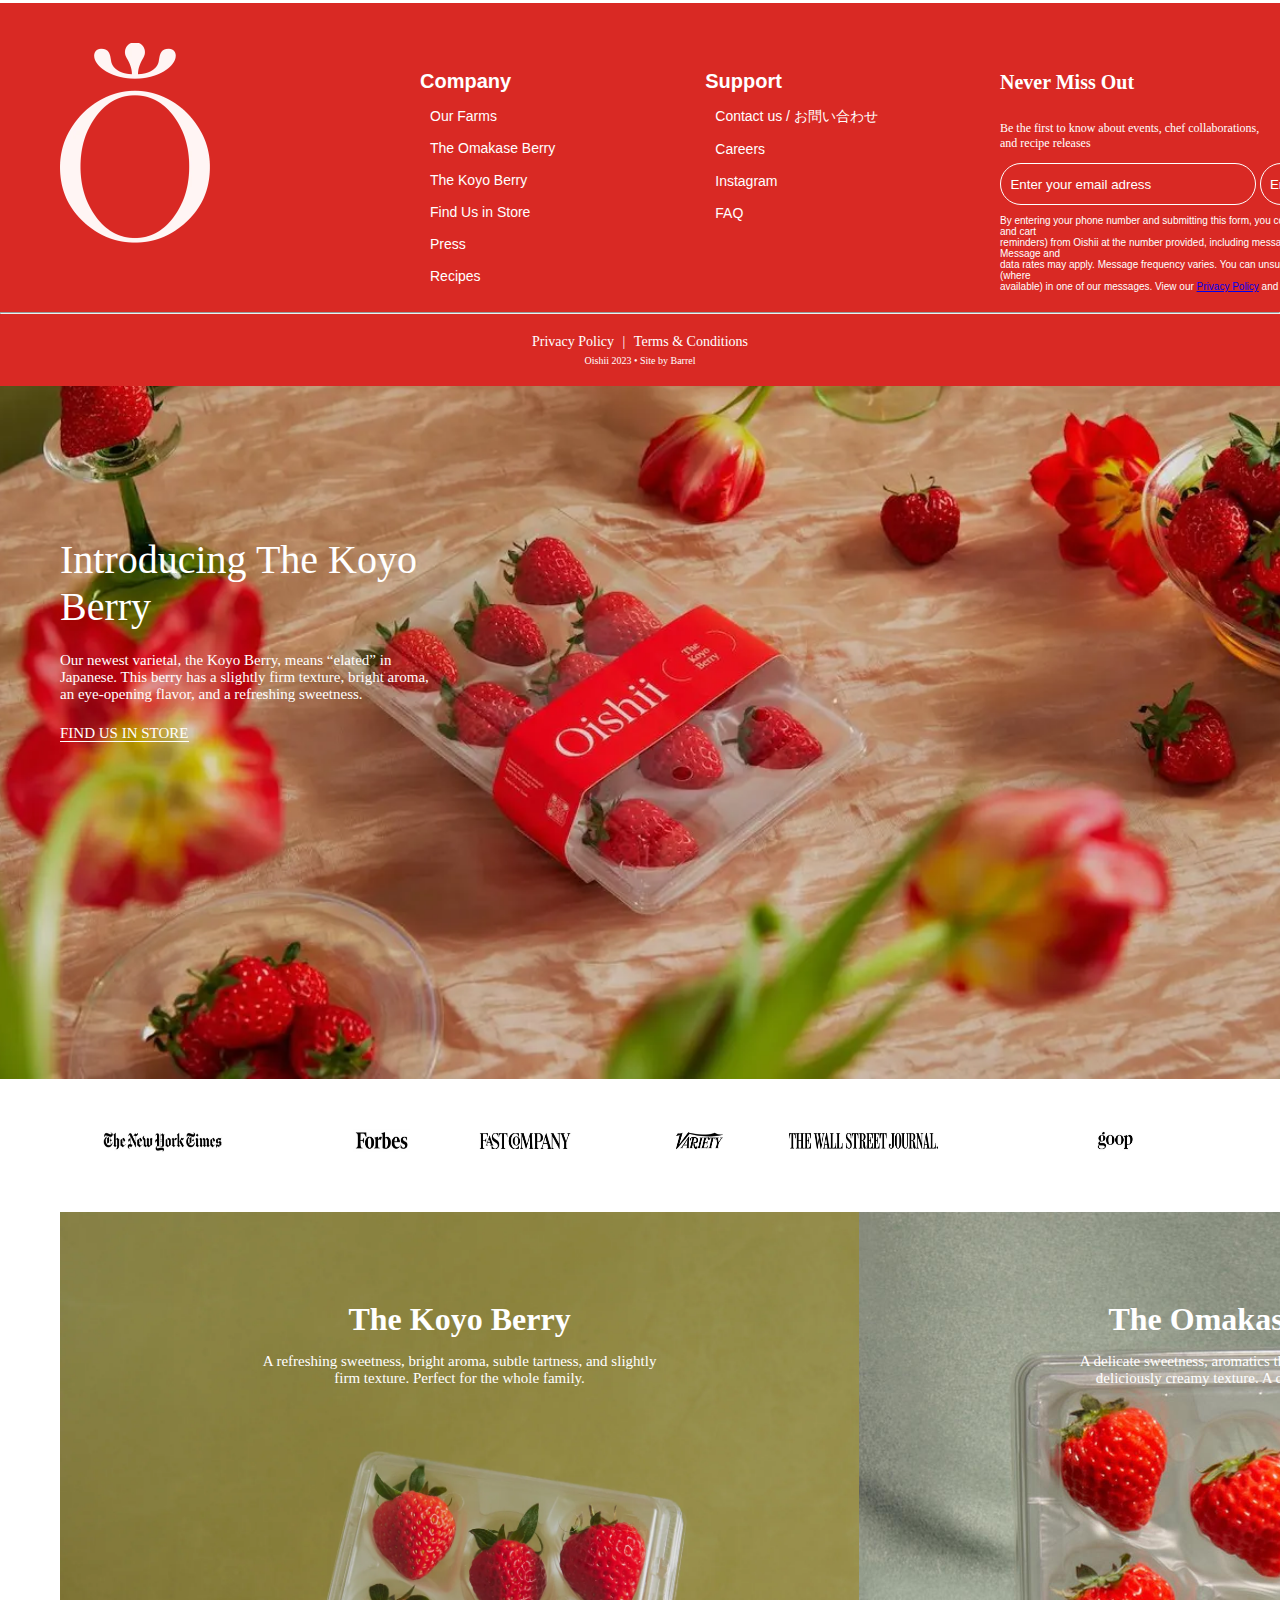
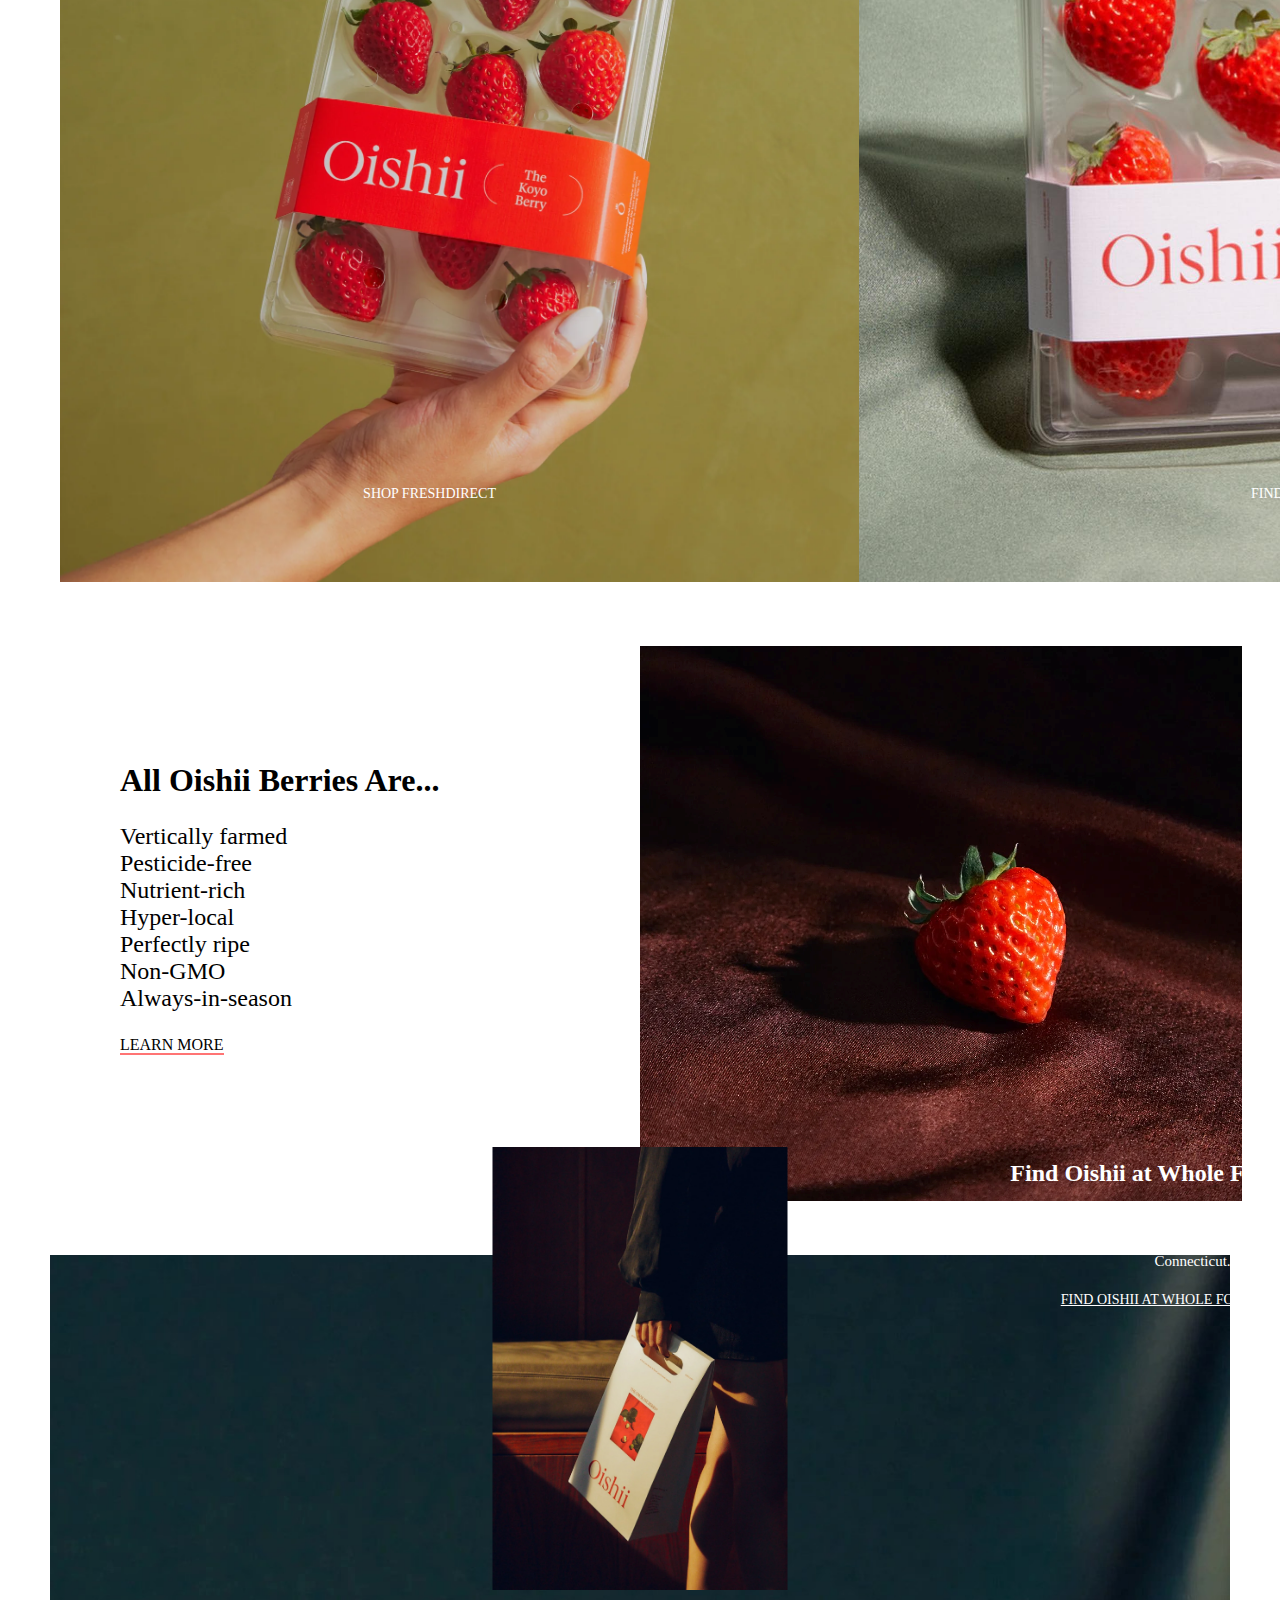
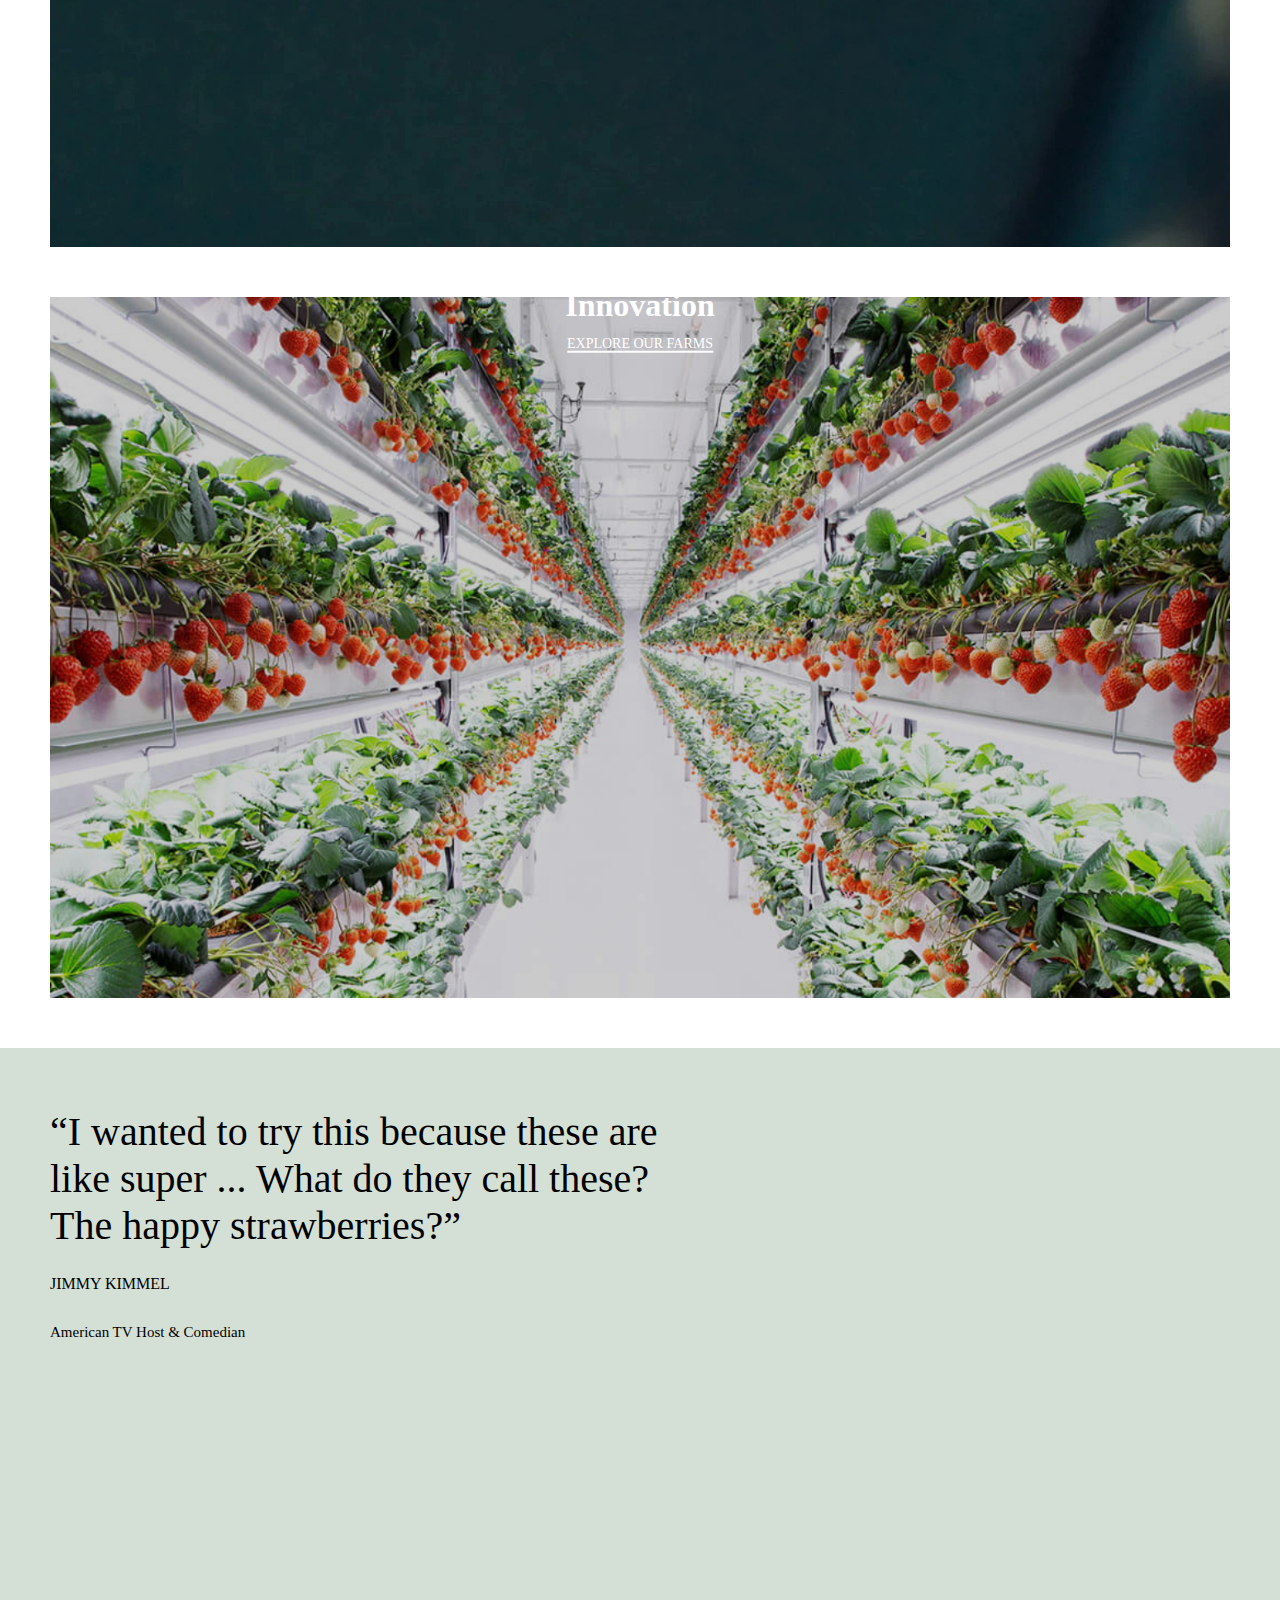
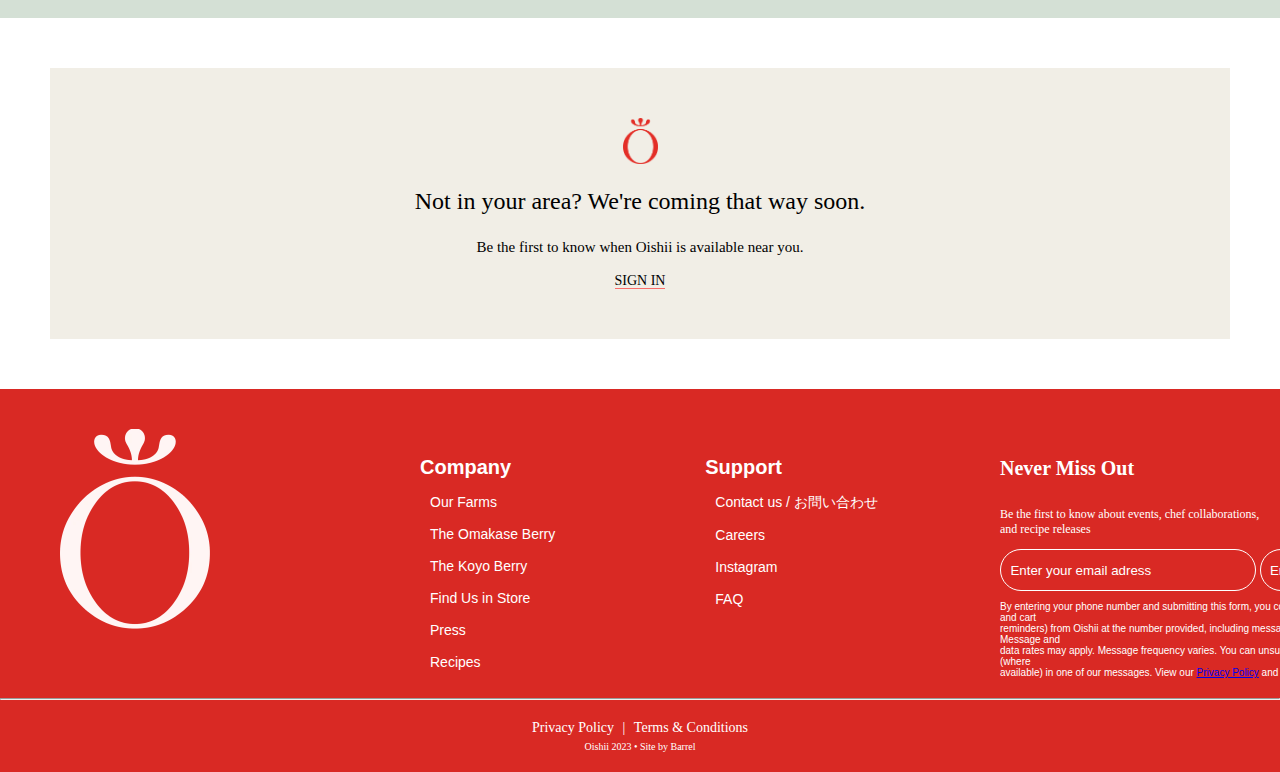
==== commit 8a048f26: "add logo Oishii" ====
--- a/templates/index.html
+++ b/templates/index.html
@@ -1,3 +1,193 @@
+<!DOCTYPE html>
+<html>
+<head>
+    <meta charset="UTF-8">
+    <title>Oishii</title>
+    <link rel="stylesheet" type="text/css" href="css/style.css">
+    <link rel="icon" href="../templates/images/logo/oishii-logo-red.png" type="image/x-icon">
+</head>
+<body>
+<div class="header">
+<header>
+    <div class="nav">
+        <div class="dropdown">
+            <button>BARRIES</button>
+            <div class="dropdown-content">
+                <ul>
+                    <li><a href="#">The Omakase Berry</a></li>
+                    <li><a href="#">The Koyo Berry</a></li>
+                </ul>
+            </div>
+        </div>
+        <div class="dropdown">
+            <button>LEARN</button>
+            <div class="dropdown-content">
+                <ul>
+                    <li><a href="#">Our Farms</a></li>
+                    <li><a href="#">Our Story</a></li>
+                    <li><a href="#">Recipes</a></li>
+                    <li><a href="#">Press</a></li>
+                    <li><a href="#">Partnerships</a></li>
+                </ul>
+            </div>
+        </div>
+    </div>
+    <div class="logo"><a href="https://oishii.com/">Oishii</a></div>
+    <div class="nav">
+        <div class="dropdown">
+            <a href="https://oishii.com/pages/store-locator" class="find-us-button">FIND US IN STORE</a>
+        </div>
+    </div>
+</header>
+<div class="introduction">
+    Introducing The Koyo<br>Berry
+</div>
+<div class="description">
+    Our newest varietal, the Koyo Berry, means “elated” in<br>Japanese. This berry has a slightly firm texture, bright aroma,<br> an eye-opening flavor, and a refreshing sweetness.
+</div>
+    <div class="description">
+        <a href="https://yourstoreaddress.com" class="find-us">FIND US IN STORE</a>
+    </div>
+</div>
+<div class="image-row">
+    <a href="#" class="image1">
+        <img src="images/logo/nyt_2160x.jpg" alt="Image 1">
+    </a>
+    <a href="#" class="image2">
+        <img src="images/logo/forbes_2160x.jpg" alt="Image 2">
+    </a>
+    <a href="#" class="image3">
+        <img src="images/logo/fast_2160x.jpg" alt="Image 3">
+    </a>
+    <a href="#" class="image4">
+        <img src="images/logo/variety_2160x.jpg" alt="Image 4">
+    </a>
+    <a href="#" class="image5">
+        <img src="images/logo/The_Wall_Street_Journal_logo_wordmark-700x84_2160x.jpg" alt="Image 5">
+    </a>
+    <a href="#" class="image6">
+        <img src="images/logo/goop_2160x.jpg" alt="Image 5">
+    </a>
+</div>
+
+<div class="image-container">
+    <div class="image-wrapper">
+        <img src="images/strawberry/image2.png" alt="The Koyo Berry">
+        <div class="image-caption">
+            <h2 class="headline">The Koyo Berry</h2>
+            <p class="subtext">A refreshing sweetness, bright aroma, subtle tartness, and slightly firm texture. Perfect for the whole family.</p>
+        </div>
+        <div class="shop-link1">
+            <a href="https://www.freshdirect.com">SHOP FRESHDIRECT</a>
+        </div>
+    </div>
+    <div class="image-wrapper">
+        <img src="images/strawberry/image1.jpg" alt="Image 2">
+        <div class="image-caption">
+            <h2 class="headline">The Omakase Berry</h2>
+            <p class="subtext">A delicate sweetness, aromatics that fill the room, and a deliciously creamy texture. A chef's favorite berry.</p>
+        </div>
+        <div class="shop-link2">
+            <a href="https://www.freshdirect.com">FIND A STORE</a>
+        </div>
+    </div>
+</div>
+<div class="image-container2">
+    <div class="text-container">
+        <h2>All Oishii Berries Are...</h2>
+        <p>Vertically farmed<br>Pesticide-free<br>Nutrient-rich<br>Hyper-local<br>Perfectly ripe<br>Non-GMO<br>Always-in-season</p>
+        <a class="a3" href="#">LEARN MORE</a>
+    </div>
+    <div class="image-wrapper2">
+        <img src="images/strawberry/strb3.png" alt="image3">
+    </div>
+</div>
+
+<div class="image-container3">
+    <img src="images/fonts/oishii.jpg" alt="Background Image">
+    <div class="overlay-image3">
+        <img src="images/strawberry/package-oishii.png" alt="Overlay Image">
+        <div class="overlay-content3">
+            <h2>Find Oishii at Whole Foods Market</h2>
+            <p>Oishii and Whole Foods have partnered to bring<br> the Omakase Berry to locations<br> throughout New York City, New Jersey, and<br> Connecticut.</p>
+            <a href="#">FIND OISHII AT WHOLE FOODS MARKET</a>
+        </div>
+    </div>
+</div>
+<div class="image-container3">
+    <img src="images/strawberry/Oishii-strawberry-vertical-farm.jpg" alt="Background Image">
+    <div class="image-caption">
+        <h2>Rooted in<br>Innovation</h2>
+        <a href="#">EXPLORE OUR FARMS</a>
+    </div>
+</div>
+
+<div class="colored-div">
+    <p class="p40">“I wanted to try this because these are <br>like super ... What do they call these?<br>The happy strawberries?”</p>
+    <p>JIMMY KIMMEL</p>
+    <p class="p15">American TV Host & Comedian</p>
+</div>
+
+<div class="colored-container">
+    <img src="images/logo/oishii-logo-red.png" alt="Logo">
+    <p class="text-24">Not in your area? We're coming that way soon.</p>
+    <p class="text-15">Be the first to know when Oishii is available near you.</p>
+    <a href="#" class="sign-in-link">SIGN IN</a>
+</div>
+
+
+
+<footer>
+    <div class="footer-container">
+        <div class="footer-image">
+            <img src="images/strawberry/logo-oishii.png" alt="Footer Image">
+        </div>
+        <div class="footer-column">
+            <h4>Company</h4>
+            <ul>
+                <li><a href="#">Our Farms</a></li>
+                <li><a href="#">The Omakase Berry</a></li>
+                <li><a href="#">The Koyo Berry</a></li>
+                <li><a href="#">Find Us in Store</a></li>
+                <li><a href="#">Press</a></li>
+                <li><a href="#">Recipes</a></li>
+            </ul>
+        </div>
+        <div class="footer-column">
+            <h4>Support</h4>
+            <ul>
+                <li><a href="#">Contact us / お問い合わせ</a></li>
+                <li><a href="#">Careers</a></li>
+                <li><a href="#">Instagram</a></li>
+                <li><a href="#">FAQ</a></li>
+            </ul>
+        </div>
+    </div>
+    <div class="footer-column1">
+        <h4 class="footer-h41">Never Miss Out</h4>
+        <p class="footer-p1">Be the first to know about events, chef collaborations,<br> and recipe releases</p>
+        <input type="text" class="footer-input" placeholder="  Enter your email adress">
+        <input type="text" class="footer-input" placeholder="  Enter your phone number">
+        <a href="https://yourstoreaddress.com" class="sign-up">SIGN UP</a>
+        <p class="disclaimer">
+            By entering your phone number and submitting this form, you consent to receive marketing text messages (such as promotion codes and cart<br> reminders) from Oishii at the number provided, including messages sent by autodialer. Consent is not a condition of any purchase. Message and<br> data rates may apply. Message frequency varies. You can unsubscribe at any time by replying STOP or clicking the unsubscribe link (where<br> available) in one of our messages. View our <a href="#">Privacy Policy</a> and <a href="#">Terms of Service</a>.
+        </p>
+    </div>
+    <hr style="background-color: white; margin: 20px 0;">
+    <div class="footer-bottom">
+        <div class="footer-links">
+            <a href="#">Privacy Policy</a>
+            <span class="divider">|</span>
+            <a href="#">Terms & Conditions</a>
+        </div>
+        <div class="footer-info">
+            <p class="centered-text">Oishii 2023 • Site by Barrel</p>
+        </div>
+    </div>
+</footer>
+
+</body>
+</html>
 <!DOCTYPE html>
 <html>
 <head>
@@ -50,22 +240,22 @@
 </div>
 <div class="image-row">
     <a href="#" class="image1">
-        <img src="../templates/images/logo/nyt_2160x.jpg" alt="Image 1">
+        <img src="images/logo/nyt_2160x.jpg" alt="Image 1">
     </a>
     <a href="#" class="image2">
-        <img src="../templates/images/logo/forbes_2160x.jpg" alt="Image 2">
+        <img src="images/logo/forbes_2160x.jpg" alt="Image 2">
     </a>
     <a href="#" class="image3">
-        <img src="../templates/images/logo/fast_2160x.jpg" alt="Image 3">
+        <img src="images/logo/fast_2160x.jpg" alt="Image 3">
     </a>
     <a href="#" class="image4">
-        <img src="../templates/images/logo/variety_2160x.jpg" alt="Image 4">
+        <img src="images/logo/variety_2160x.jpg" alt="Image 4">
     </a>
     <a href="#" class="image5">
-        <img src="../templates/images/logo/The_Wall_Street_Journal_logo_wordmark-700x84_2160x.jpg" alt="Image 5">
+        <img src="images/logo/The_Wall_Street_Journal_logo_wordmark-700x84_2160x.jpg" alt="Image 5">
     </a>
     <a href="#" class="image6">
-        <img src="../templates/images/logo/goop_2160x.jpg" alt="Image 5">
+        <img src="images/logo/goop_2160x.jpg" alt="Image 5">
     </a>
 </div>
 
@@ -103,9 +293,9 @@
 </div>
 
 <div class="image-container3">
-    <img src="../templates/images/fonts/oishii.jpg" alt="Background Image">
+    <img src="images/fonts/oishii.jpg" alt="Background Image">
     <div class="overlay-image3">
-        <img src="../templates/images/strawberry/package-oishii.png" alt="Overlay Image">
+        <img src="images/strawberry/package-oishii.png" alt="Overlay Image">
         <div class="overlay-content3">
             <h2>Find Oishii at Whole Foods Market</h2>
             <p>Oishii and Whole Foods have partnered to bring<br> the Omakase Berry to locations<br> throughout New York City, New Jersey, and<br> Connecticut.</p>
@@ -114,7 +304,7 @@
     </div>
 </div>
 <div class="image-container3">
-    <img src="../templates/images/strawberry/Oishii-strawberry-vertical-farm.jpg" alt="Background Image">
+    <img src="images/strawberry/Oishii-strawberry-vertical-farm.jpg" alt="Background Image">
     <div class="image-caption">
         <h2>Rooted in<br>Innovation</h2>
         <a href="#">EXPLORE OUR FARMS</a>
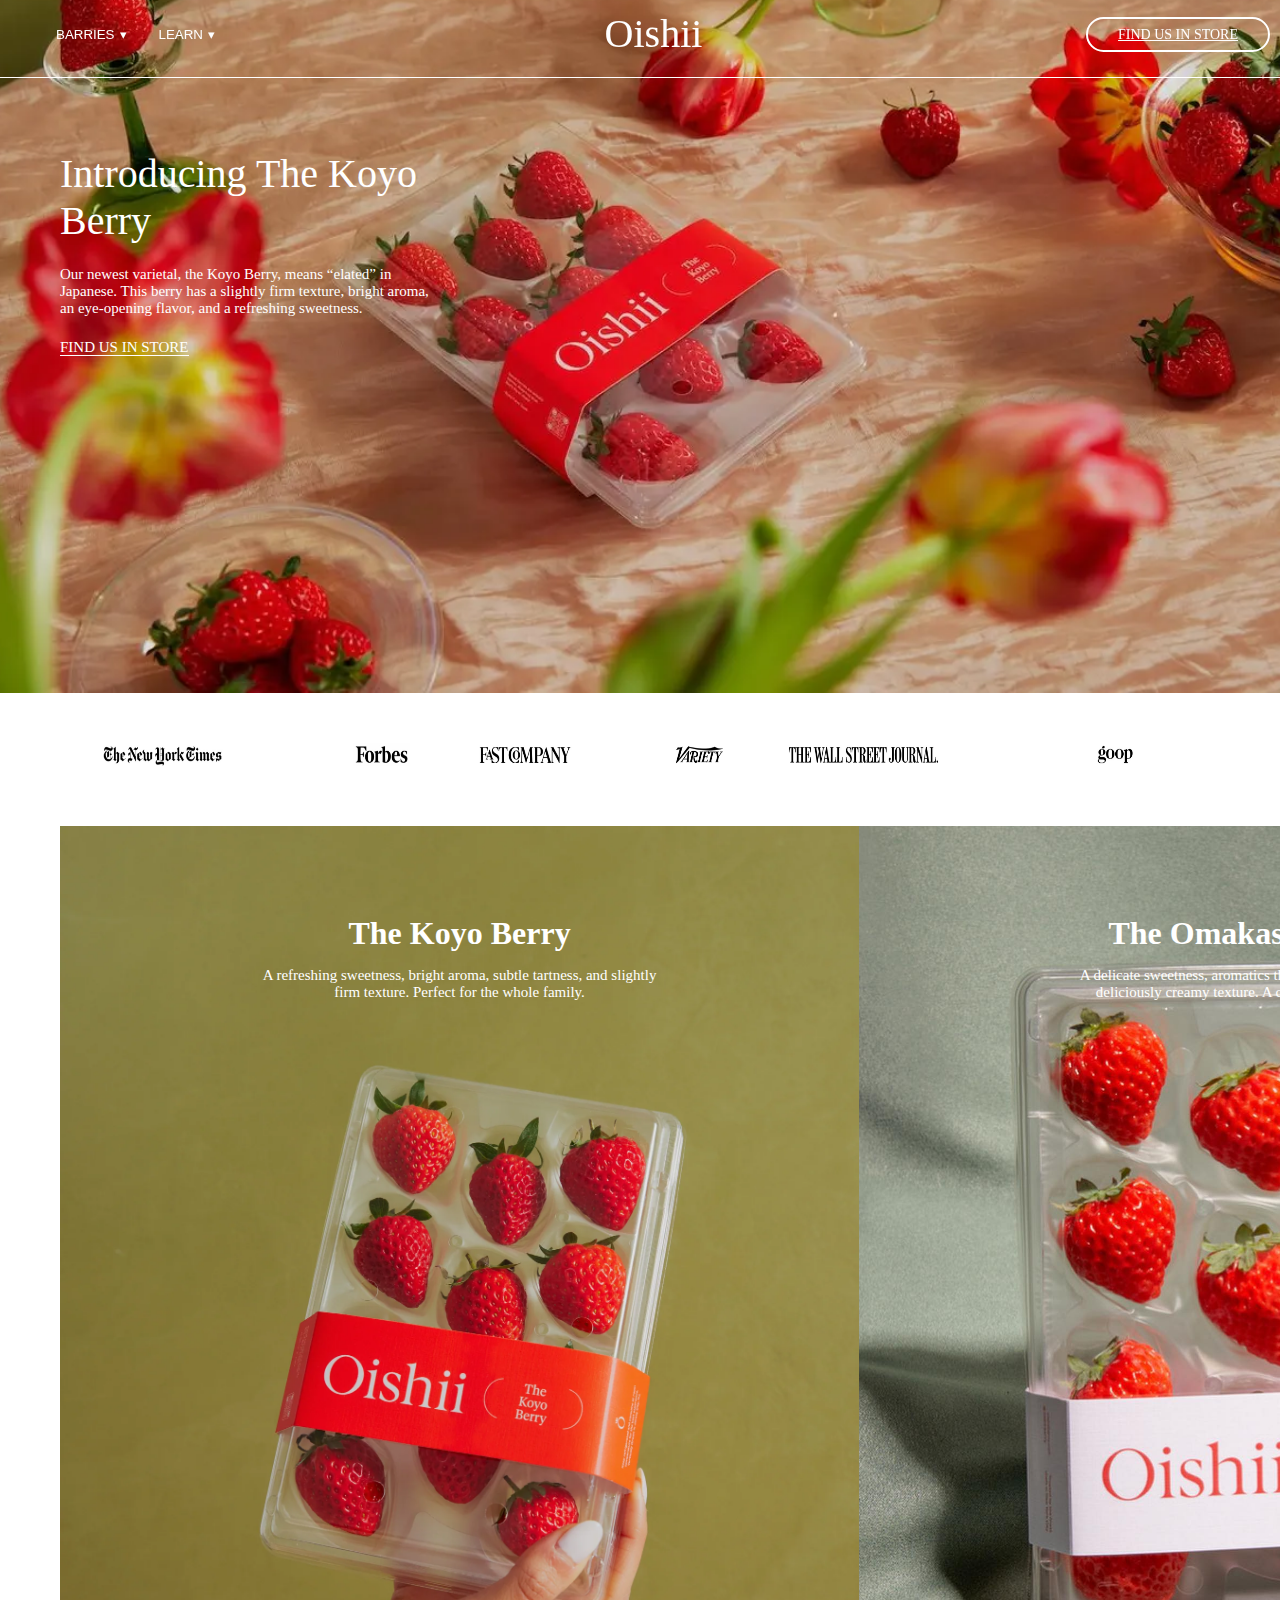
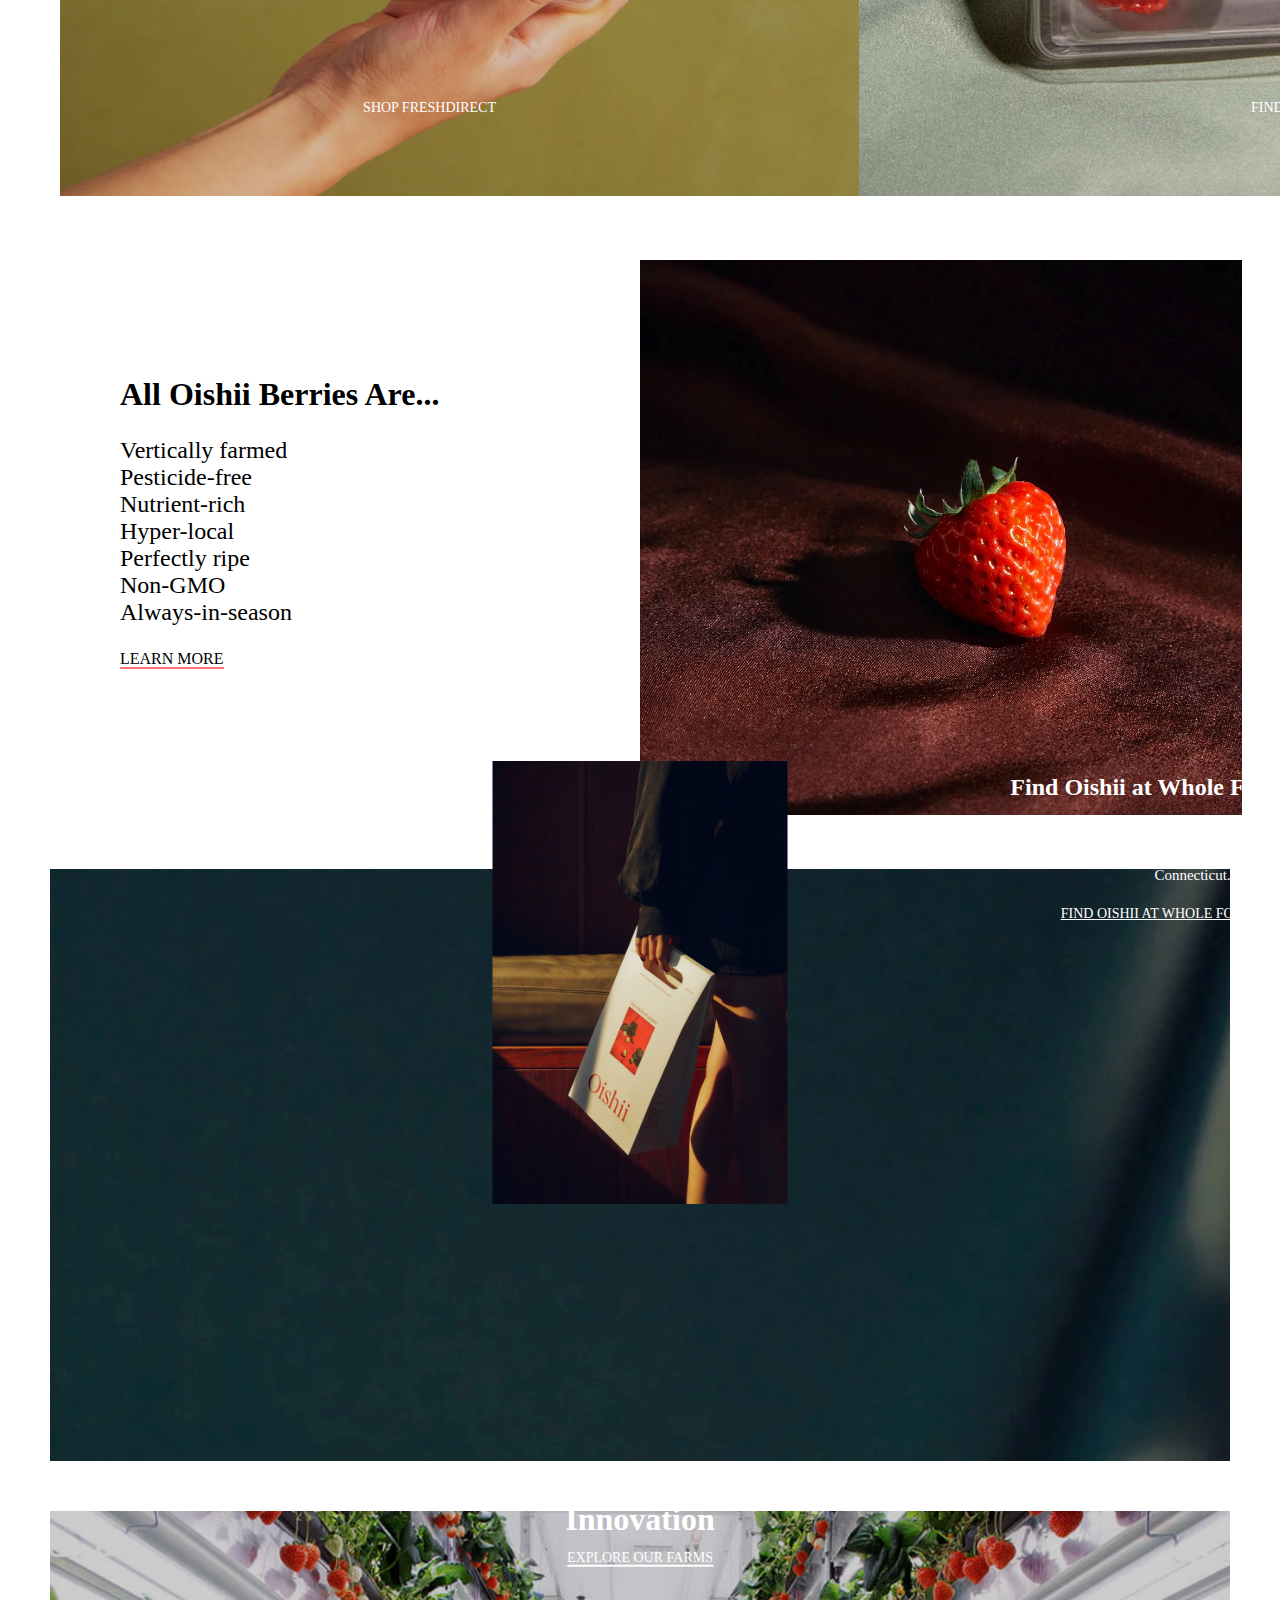
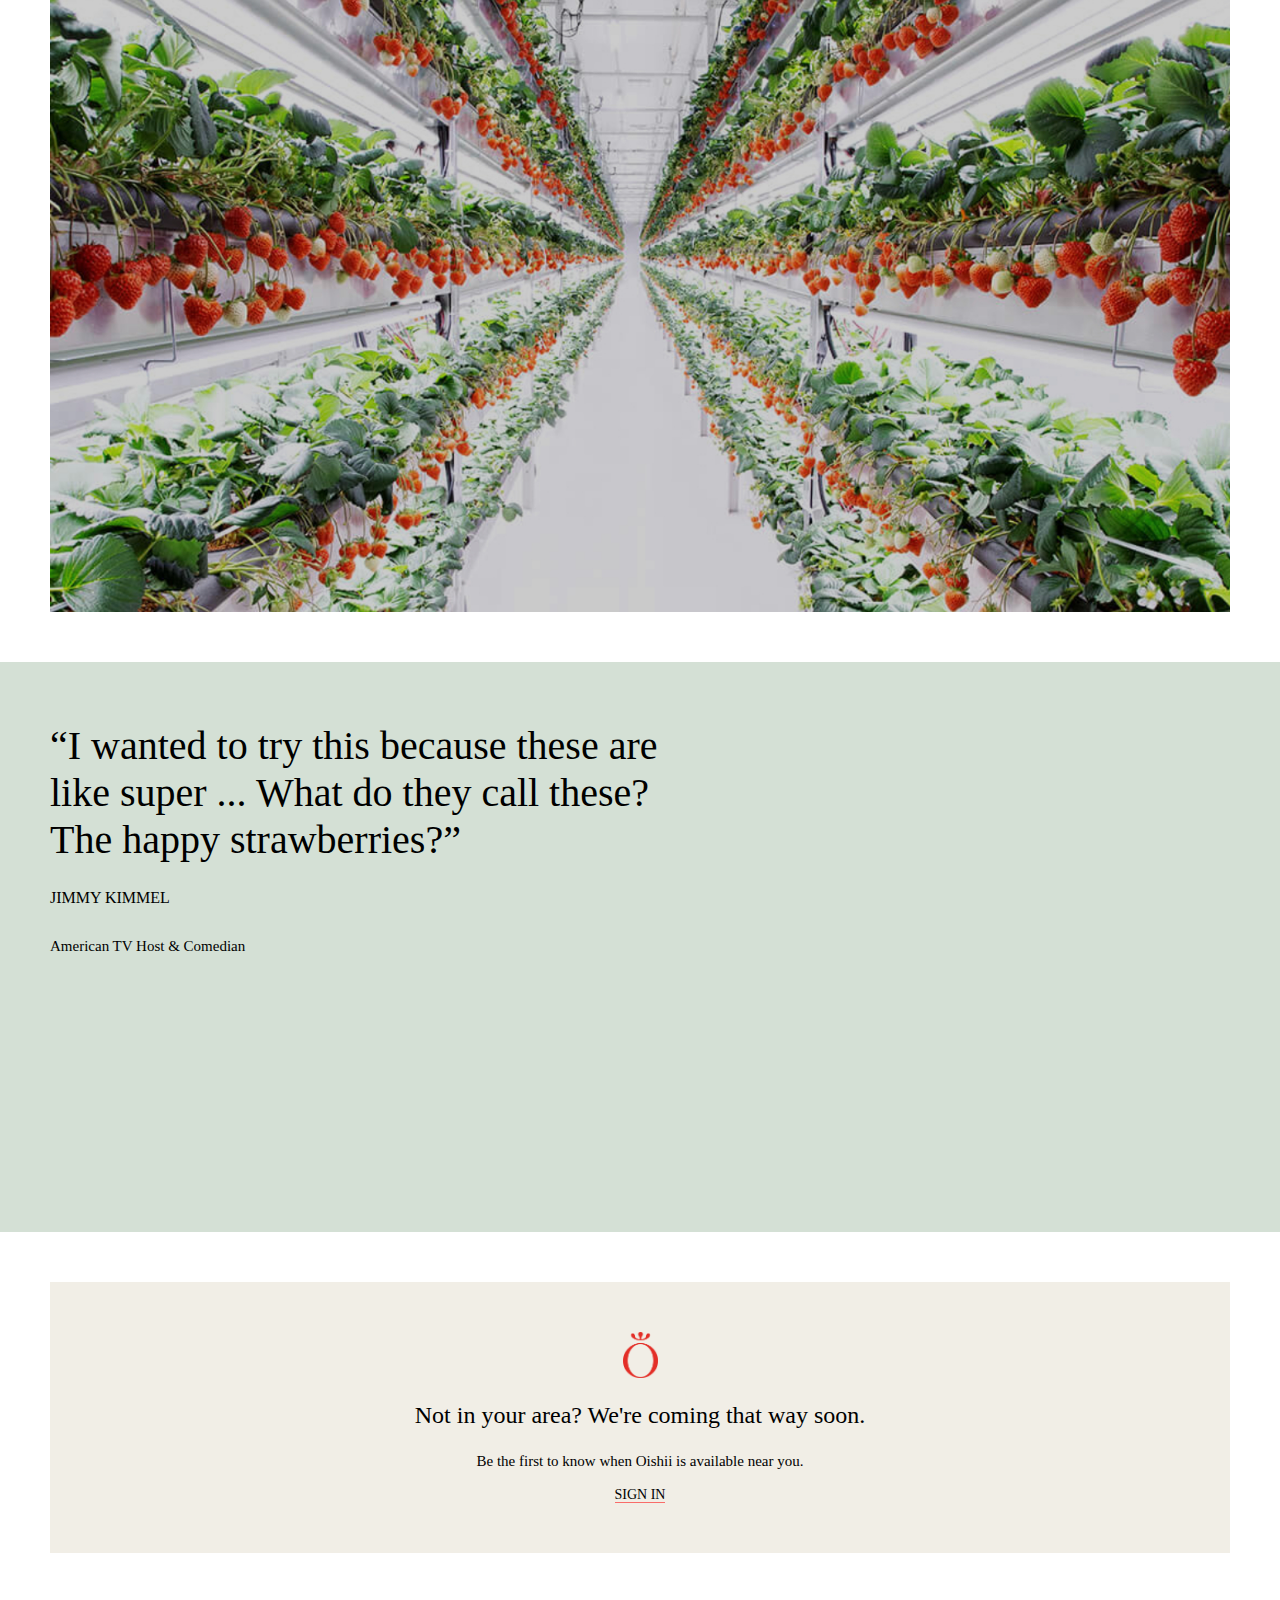
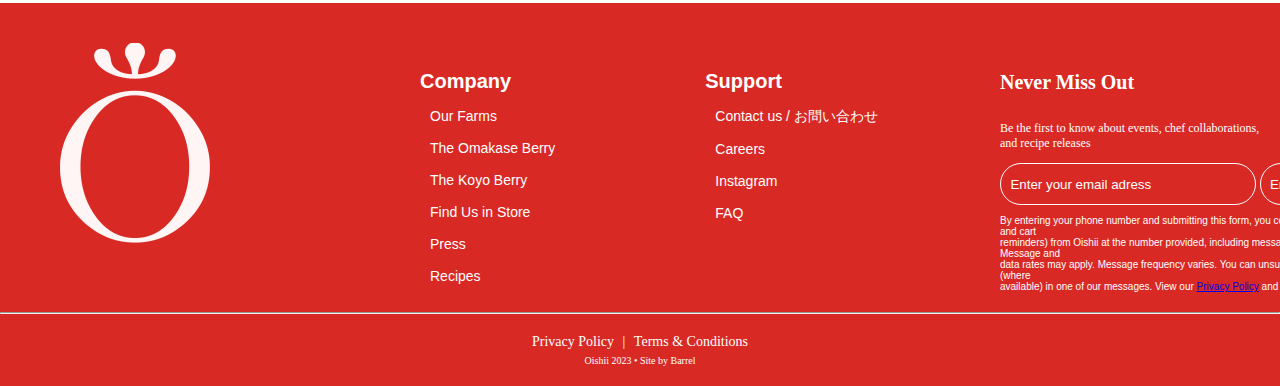
==== commit 2153b081: "fix two pages problem :)" ====
--- a/templates/index.html
+++ b/templates/index.html
@@ -188,192 +188,3 @@
 
 </body>
 </html>
-<!DOCTYPE html>
-<html>
-<head>
-    <meta charset="UTF-8">
-    <title>Oishii</title>
-    <link rel="stylesheet" type="text/css" href="css/style.css">
-</head>
-<body>
-<div class="header">
-<header>
-    <div class="nav">
-        <div class="dropdown">
-            <button>BARRIES</button>
-            <div class="dropdown-content">
-                <ul>
-                    <li><a href="#">The Omakase Berry</a></li>
-                    <li><a href="#">The Koyo Berry</a></li>
-                </ul>
-            </div>
-        </div>
-        <div class="dropdown">
-            <button>LEARN</button>
-            <div class="dropdown-content">
-                <ul>
-                    <li><a href="#">Our Farms</a></li>
-                    <li><a href="#">Our Story</a></li>
-                    <li><a href="#">Recipes</a></li>
-                    <li><a href="#">Press</a></li>
-                    <li><a href="#">Partnerships</a></li>
-                </ul>
-            </div>
-        </div>
-    </div>
-    <div class="logo"><a href="https://oishii.com/">Oishii</a></div>
-    <div class="nav">
-        <div class="dropdown">
-            <a href="https://oishii.com/pages/store-locator" class="find-us-button">FIND US IN STORE</a>
-        </div>
-    </div>
-</header>
-<div class="introduction">
-    Introducing The Koyo<br>Berry
-</div>
-<div class="description">
-    Our newest varietal, the Koyo Berry, means “elated” in<br>Japanese. This berry has a slightly firm texture, bright aroma,<br> an eye-opening flavor, and a refreshing sweetness.
-</div>
-    <div class="description">
-        <a href="https://yourstoreaddress.com" class="find-us">FIND US IN STORE</a>
-    </div>
-</div>
-<div class="image-row">
-    <a href="#" class="image1">
-        <img src="images/logo/nyt_2160x.jpg" alt="Image 1">
-    </a>
-    <a href="#" class="image2">
-        <img src="images/logo/forbes_2160x.jpg" alt="Image 2">
-    </a>
-    <a href="#" class="image3">
-        <img src="images/logo/fast_2160x.jpg" alt="Image 3">
-    </a>
-    <a href="#" class="image4">
-        <img src="images/logo/variety_2160x.jpg" alt="Image 4">
-    </a>
-    <a href="#" class="image5">
-        <img src="images/logo/The_Wall_Street_Journal_logo_wordmark-700x84_2160x.jpg" alt="Image 5">
-    </a>
-    <a href="#" class="image6">
-        <img src="images/logo/goop_2160x.jpg" alt="Image 5">
-    </a>
-</div>
-
-<div class="image-container">
-    <div class="image-wrapper">
-        <img src="images/strawberry/image2.png" alt="The Koyo Berry">
-        <div class="image-caption">
-            <h2 class="headline">The Koyo Berry</h2>
-            <p class="subtext">A refreshing sweetness, bright aroma, subtle tartness, and slightly firm texture. Perfect for the whole family.</p>
-        </div>
-        <div class="shop-link1">
-            <a href="https://www.freshdirect.com">SHOP FRESHDIRECT</a>
-        </div>
-    </div>
-    <div class="image-wrapper">
-        <img src="images/strawberry/image1.jpg" alt="Image 2">
-        <div class="image-caption">
-            <h2 class="headline">The Omakase Berry</h2>
-            <p class="subtext">A delicate sweetness, aromatics that fill the room, and a deliciously creamy texture. A chef's favorite berry.</p>
-        </div>
-        <div class="shop-link2">
-            <a href="https://www.freshdirect.com">FIND A STORE</a>
-        </div>
-    </div>
-</div>
-<div class="image-container2">
-    <div class="text-container">
-        <h2>All Oishii Berries Are...</h2>
-        <p>Vertically farmed<br>Pesticide-free<br>Nutrient-rich<br>Hyper-local<br>Perfectly ripe<br>Non-GMO<br>Always-in-season</p>
-        <a class="a3" href="#">LEARN MORE</a>
-    </div>
-    <div class="image-wrapper2">
-        <img src="images/strawberry/strb3.png" alt="image3">
-    </div>
-</div>
-
-<div class="image-container3">
-    <img src="images/fonts/oishii.jpg" alt="Background Image">
-    <div class="overlay-image3">
-        <img src="images/strawberry/package-oishii.png" alt="Overlay Image">
-        <div class="overlay-content3">
-            <h2>Find Oishii at Whole Foods Market</h2>
-            <p>Oishii and Whole Foods have partnered to bring<br> the Omakase Berry to locations<br> throughout New York City, New Jersey, and<br> Connecticut.</p>
-            <a href="#">FIND OISHII AT WHOLE FOODS MARKET</a>
-        </div>
-    </div>
-</div>
-<div class="image-container3">
-    <img src="images/strawberry/Oishii-strawberry-vertical-farm.jpg" alt="Background Image">
-    <div class="image-caption">
-        <h2>Rooted in<br>Innovation</h2>
-        <a href="#">EXPLORE OUR FARMS</a>
-    </div>
-</div>
-
-<div class="colored-div">
-    <p class="p40">“I wanted to try this because these are <br>like super ... What do they call these?<br>The happy strawberries?”</p>
-    <p>JIMMY KIMMEL</p>
-    <p class="p15">American TV Host & Comedian</p>
-</div>
-
-<div class="colored-container">
-    <img src="images/logo/oishii-logo-red.png" alt="Logo">
-    <p class="text-24">Not in your area? We're coming that way soon.</p>
-    <p class="text-15">Be the first to know when Oishii is available near you.</p>
-    <a href="#" class="sign-in-link">SIGN IN</a>
-</div>
-
-
-
-<footer>
-    <div class="footer-container">
-        <div class="footer-image">
-            <img src="images/strawberry/logo-oishii.png" alt="Footer Image">
-        </div>
-        <div class="footer-column">
-            <h4>Company</h4>
-            <ul>
-                <li><a href="#">Our Farms</a></li>
-                <li><a href="#">The Omakase Berry</a></li>
-                <li><a href="#">The Koyo Berry</a></li>
-                <li><a href="#">Find Us in Store</a></li>
-                <li><a href="#">Press</a></li>
-                <li><a href="#">Recipes</a></li>
-            </ul>
-        </div>
-        <div class="footer-column">
-            <h4>Support</h4>
-            <ul>
-                <li><a href="#">Contact us / お問い合わせ</a></li>
-                <li><a href="#">Careers</a></li>
-                <li><a href="#">Instagram</a></li>
-                <li><a href="#">FAQ</a></li>
-            </ul>
-        </div>
-    </div>
-    <div class="footer-column1">
-        <h4 class="footer-h41">Never Miss Out</h4>
-        <p class="footer-p1">Be the first to know about events, chef collaborations,<br> and recipe releases</p>
-        <input type="text" class="footer-input" placeholder="  Enter your email adress">
-        <input type="text" class="footer-input" placeholder="  Enter your phone number">
-        <a href="https://yourstoreaddress.com" class="sign-up">SIGN UP</a>
-        <p class="disclaimer">
-            By entering your phone number and submitting this form, you consent to receive marketing text messages (such as promotion codes and cart<br> reminders) from Oishii at the number provided, including messages sent by autodialer. Consent is not a condition of any purchase. Message and<br> data rates may apply. Message frequency varies. You can unsubscribe at any time by replying STOP or clicking the unsubscribe link (where<br> available) in one of our messages. View our <a href="#">Privacy Policy</a> and <a href="#">Terms of Service</a>.
-        </p>
-    </div>
-    <hr style="background-color: white; margin: 20px 0;">
-    <div class="footer-bottom">
-        <div class="footer-links">
-            <a href="#">Privacy Policy</a>
-            <span class="divider">|</span>
-            <a href="#">Terms & Conditions</a>
-        </div>
-        <div class="footer-info">
-            <p class="centered-text">Oishii 2023 • Site by Barrel</p>
-        </div>
-    </div>
-</footer>
-
-</body>
-</html>
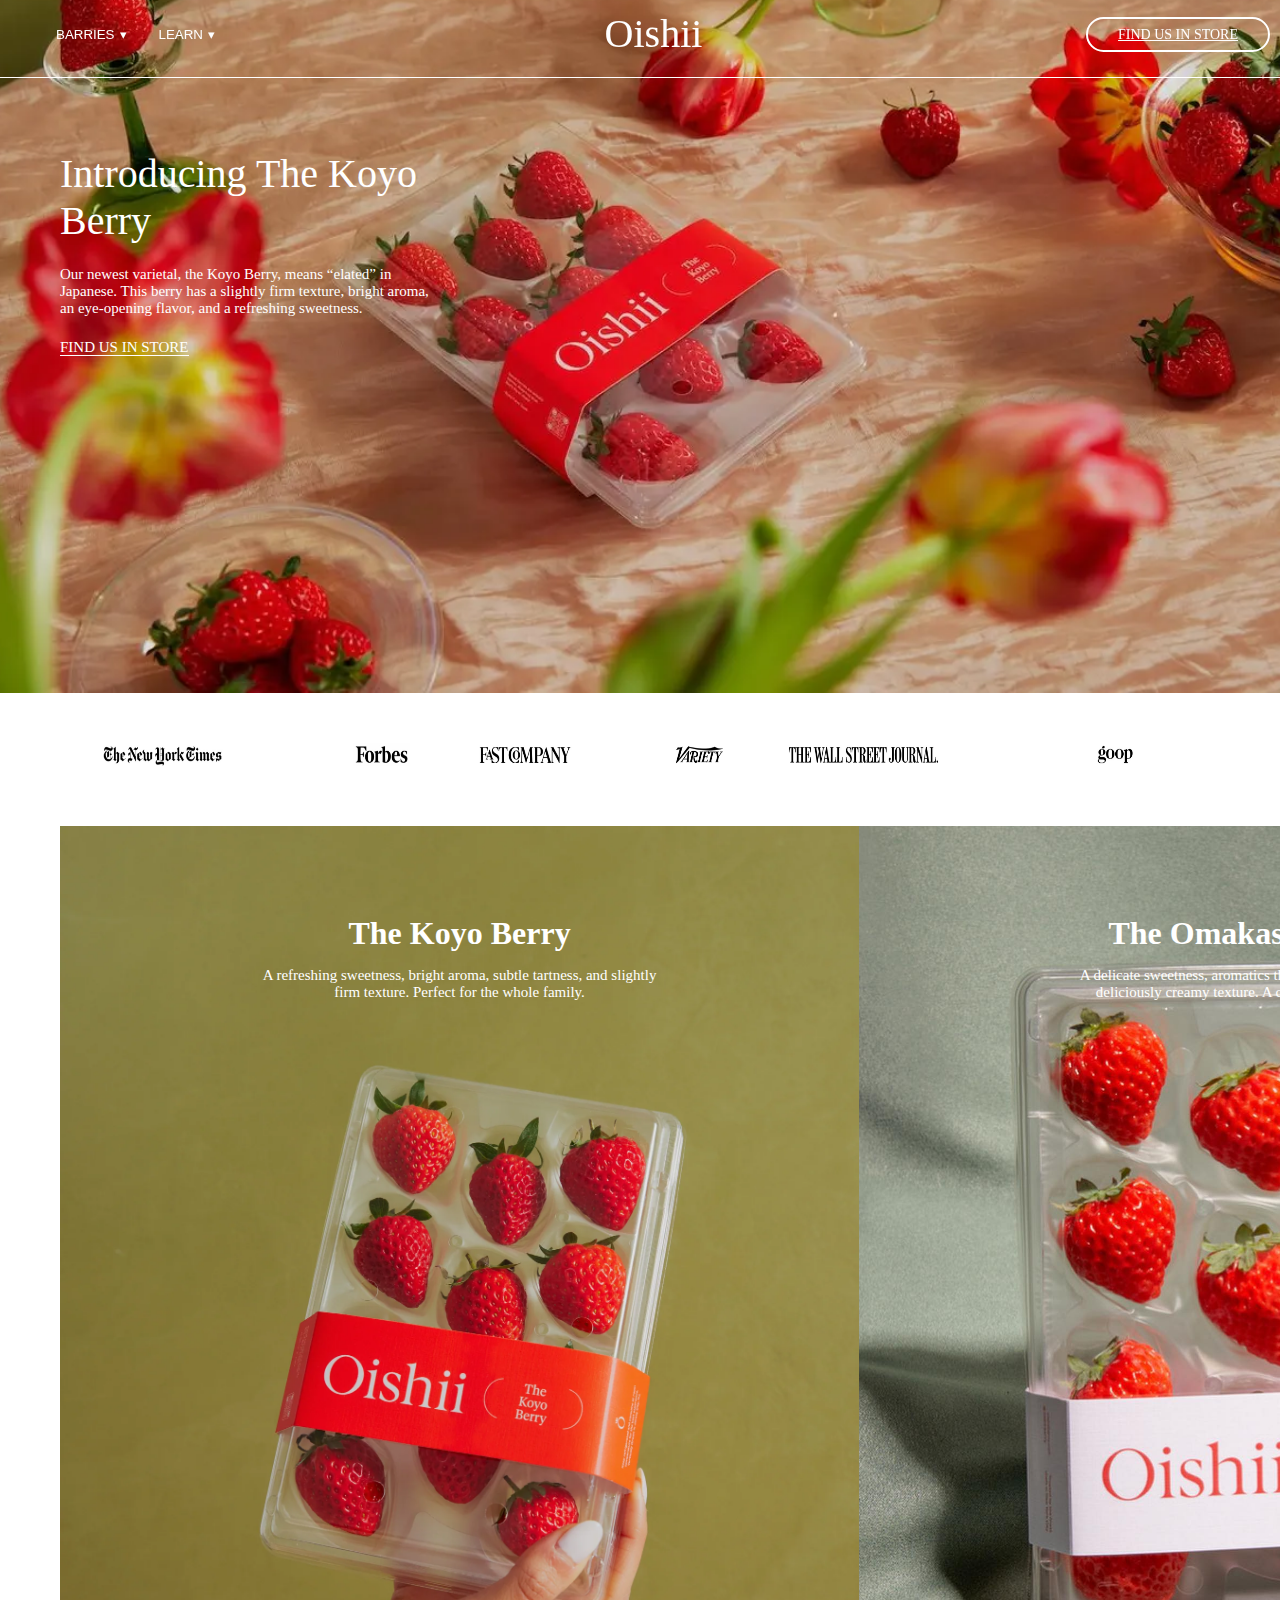
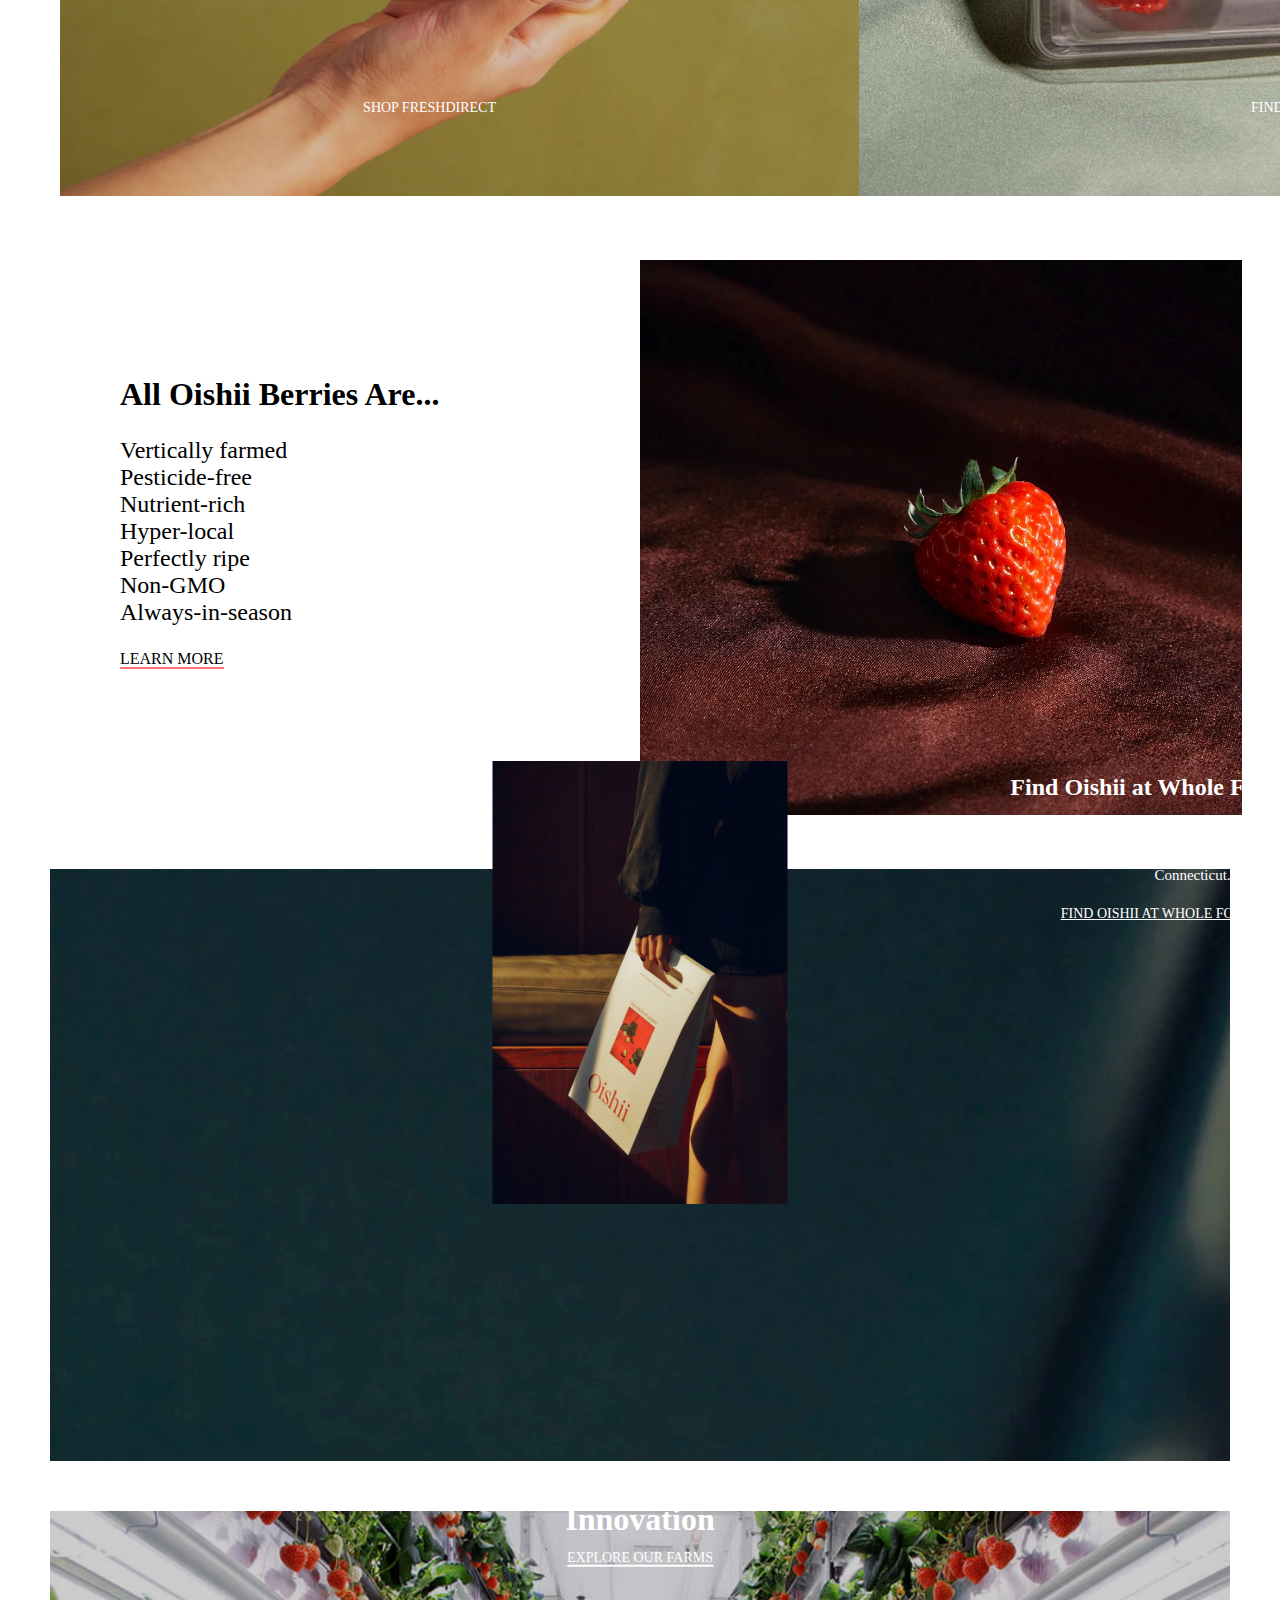
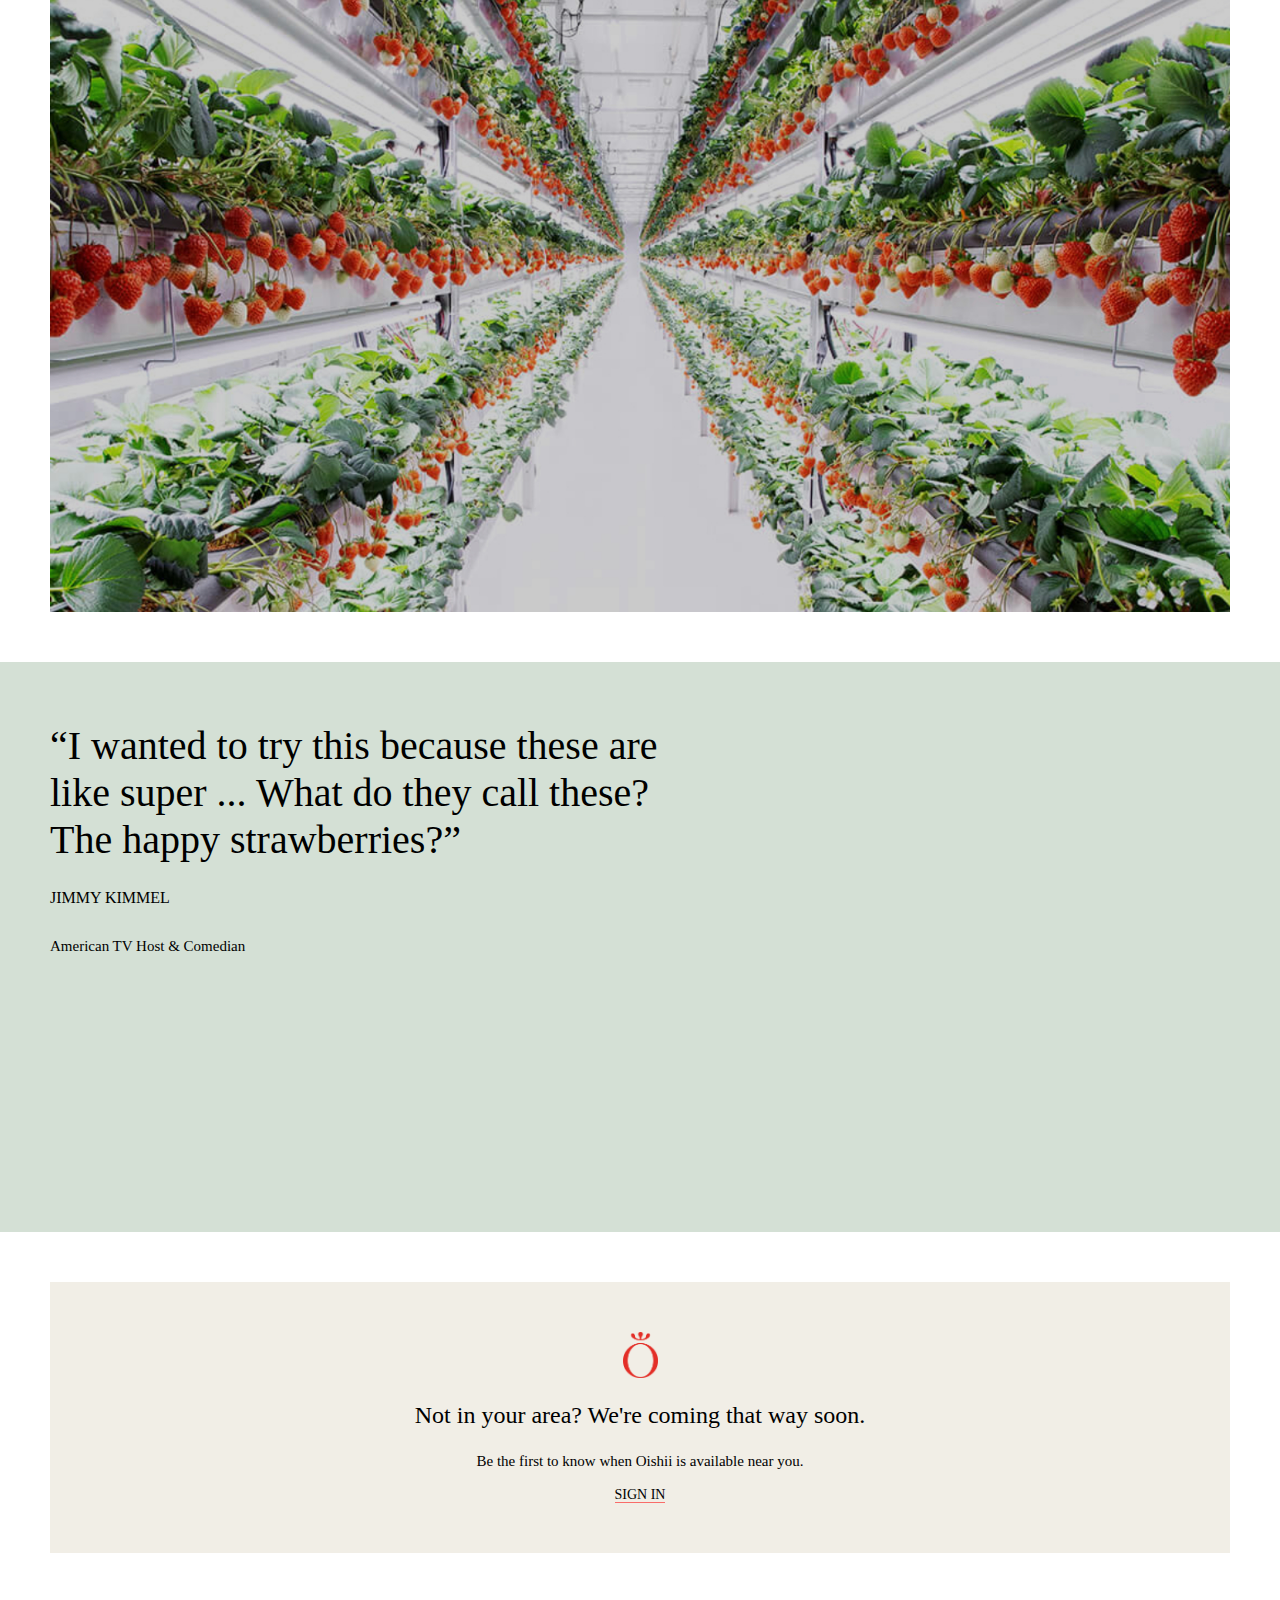
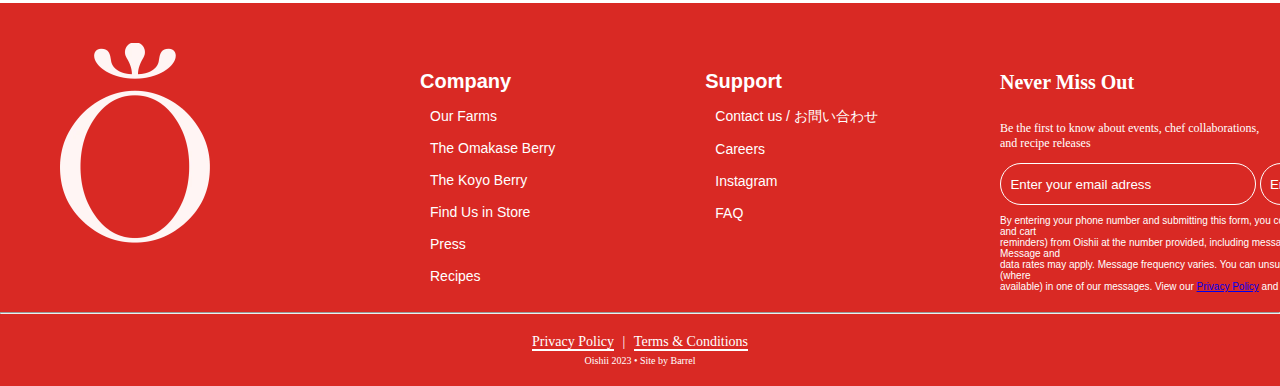
==== commit 56134793: "update links" ====
--- a/templates/index.html
+++ b/templates/index.html
@@ -46,7 +46,7 @@
     Our newest varietal, the Koyo Berry, means “elated” in<br>Japanese. This berry has a slightly firm texture, bright aroma,<br> an eye-opening flavor, and a refreshing sweetness.
 </div>
     <div class="description">
-        <a href="https://yourstoreaddress.com" class="find-us">FIND US IN STORE</a>
+        <a href="https://oishii.com/pages/store-locator" class="find-us">FIND US IN STORE</a>
     </div>
 </div>
 <div class="image-row">
@@ -88,7 +88,7 @@
             <p class="subtext">A delicate sweetness, aromatics that fill the room, and a deliciously creamy texture. A chef's favorite berry.</p>
         </div>
         <div class="shop-link2">
-            <a href="https://www.freshdirect.com">FIND A STORE</a>
+            <a href="https://oishii.com/pages/store-locator">FIND A STORE</a>
         </div>
     </div>
 </div>
@@ -96,7 +96,7 @@
     <div class="text-container">
         <h2>All Oishii Berries Are...</h2>
         <p>Vertically farmed<br>Pesticide-free<br>Nutrient-rich<br>Hyper-local<br>Perfectly ripe<br>Non-GMO<br>Always-in-season</p>
-        <a class="a3" href="#">LEARN MORE</a>
+        <a class="a3" href="https://oishii.com/pages/our-story">LEARN MORE</a>
     </div>
     <div class="image-wrapper2">
         <img src="images/strawberry/strb3.png" alt="image3">
@@ -110,7 +110,7 @@
         <div class="overlay-content3">
             <h2>Find Oishii at Whole Foods Market</h2>
             <p>Oishii and Whole Foods have partnered to bring<br> the Omakase Berry to locations<br> throughout New York City, New Jersey, and<br> Connecticut.</p>
-            <a href="#">FIND OISHII AT WHOLE FOODS MARKET</a>
+            <a href="https://oishii.com/pages/whole-foods">FIND OISHII AT WHOLE FOODS MARKET</a>
         </div>
     </div>
 </div>
@@ -118,7 +118,7 @@
     <img src="images/strawberry/Oishii-strawberry-vertical-farm.jpg" alt="Background Image">
     <div class="image-caption">
         <h2>Rooted in<br>Innovation</h2>
-        <a href="#">EXPLORE OUR FARMS</a>
+        <a href="https://oishii.com/pages/our-farms">EXPLORE OUR FARMS</a>
     </div>
 </div>
 
@@ -145,21 +145,21 @@
         <div class="footer-column">
             <h4>Company</h4>
             <ul>
-                <li><a href="#">Our Farms</a></li>
-                <li><a href="#">The Omakase Berry</a></li>
-                <li><a href="#">The Koyo Berry</a></li>
-                <li><a href="#">Find Us in Store</a></li>
-                <li><a href="#">Press</a></li>
-                <li><a href="#">Recipes</a></li>
+                <li><a href="https://oishii.com/pages/our-farms">Our Farms</a></li>
+                <li><a href="https://oishii.com/pages/the-omakase-berry">The Omakase Berry</a></li>
+                <li><a href="https://oishii.com/pages/the-koyo-berry">The Koyo Berry</a></li>
+                <li><a href="https://oishii.com/pages/store-locator">Find Us in Store</a></li>
+                <li><a href="https://oishii.com/blogs/press">Press</a></li>
+                <li><a href="https://oishii.com/blogs/recipes">Recipes</a></li>
             </ul>
         </div>
         <div class="footer-column">
             <h4>Support</h4>
             <ul>
-                <li><a href="#">Contact us / お問い合わせ</a></li>
-                <li><a href="#">Careers</a></li>
-                <li><a href="#">Instagram</a></li>
-                <li><a href="#">FAQ</a></li>
+                <li><a href="https://oishii.com/pages/contact">Contact us / お問い合わせ</a></li>
+                <li><a href="https://oishii.com/pages/careers">Careers</a></li>
+                <li><a href="https://www.instagram.com/oishii.berry/">Instagram</a></li>
+                <li><a href="https://oishii.com/pages/faq">FAQ</a></li>
             </ul>
         </div>
     </div>
@@ -168,7 +168,7 @@
         <p class="footer-p1">Be the first to know about events, chef collaborations,<br> and recipe releases</p>
         <input type="text" class="footer-input" placeholder="  Enter your email adress">
         <input type="text" class="footer-input" placeholder="  Enter your phone number">
-        <a href="https://yourstoreaddress.com" class="sign-up">SIGN UP</a>
+        <a href="#" class="sign-up">SIGN UP</a>
         <p class="disclaimer">
             By entering your phone number and submitting this form, you consent to receive marketing text messages (such as promotion codes and cart<br> reminders) from Oishii at the number provided, including messages sent by autodialer. Consent is not a condition of any purchase. Message and<br> data rates may apply. Message frequency varies. You can unsubscribe at any time by replying STOP or clicking the unsubscribe link (where<br> available) in one of our messages. View our <a href="#">Privacy Policy</a> and <a href="#">Terms of Service</a>.
         </p>
@@ -176,9 +176,9 @@
     <hr style="background-color: white; margin: 20px 0;">
     <div class="footer-bottom">
         <div class="footer-links">
-            <a href="#">Privacy Policy</a>
+            <a href="https://oishii.com/pages/privacy-policy">Privacy Policy</a>
             <span class="divider">|</span>
-            <a href="#">Terms & Conditions</a>
+            <a href="https://oishii.com/pages/terms-conditions">Terms & Conditions</a>
         </div>
         <div class="footer-info">
             <p class="centered-text">Oishii 2023 • Site by Barrel</p>
--- a/templates/css/style.css
+++ b/templates/css/style.css
@@ -280,6 +280,7 @@
 .footer-bottom .footer-links a {
     color: #fff;
     text-decoration: none;
+    border-bottom: 2px solid rgb(255, 255, 255);
     margin: 0 5px;
     transition: color 0.3s ease;
 }
